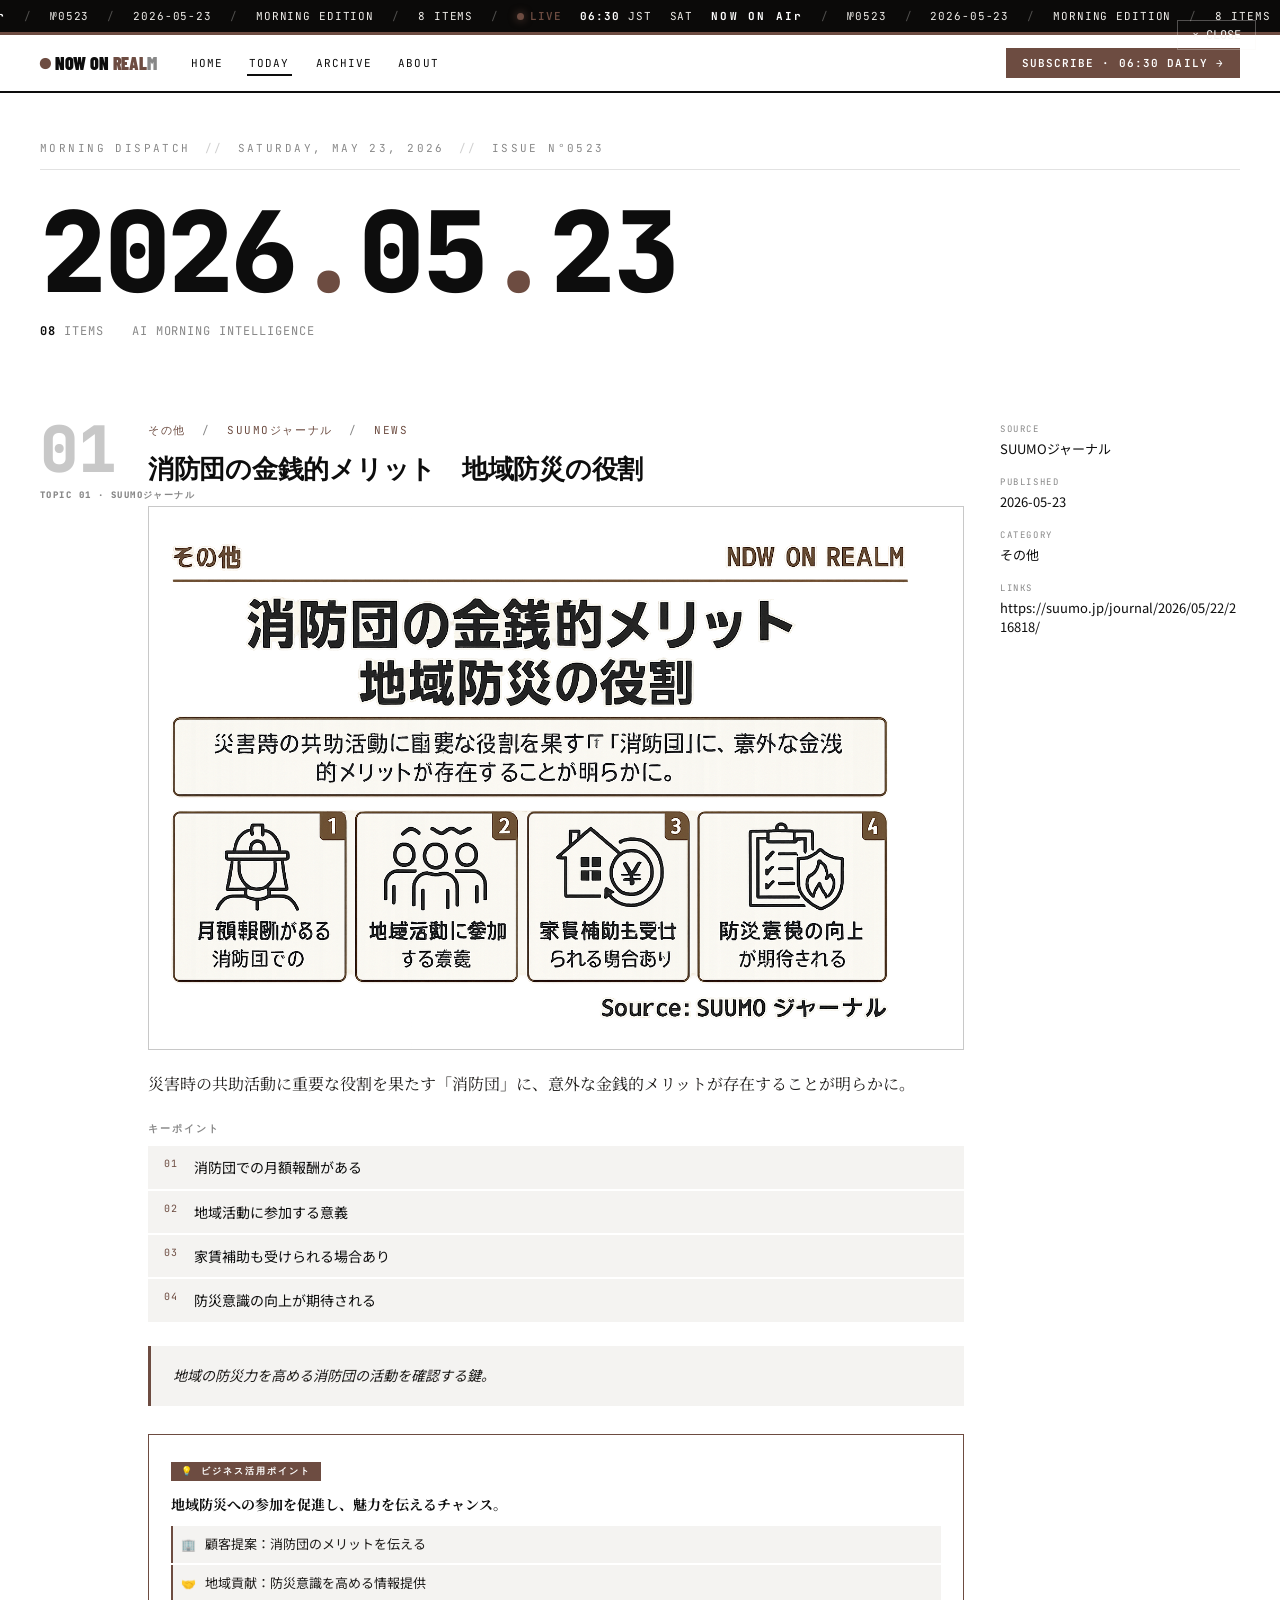
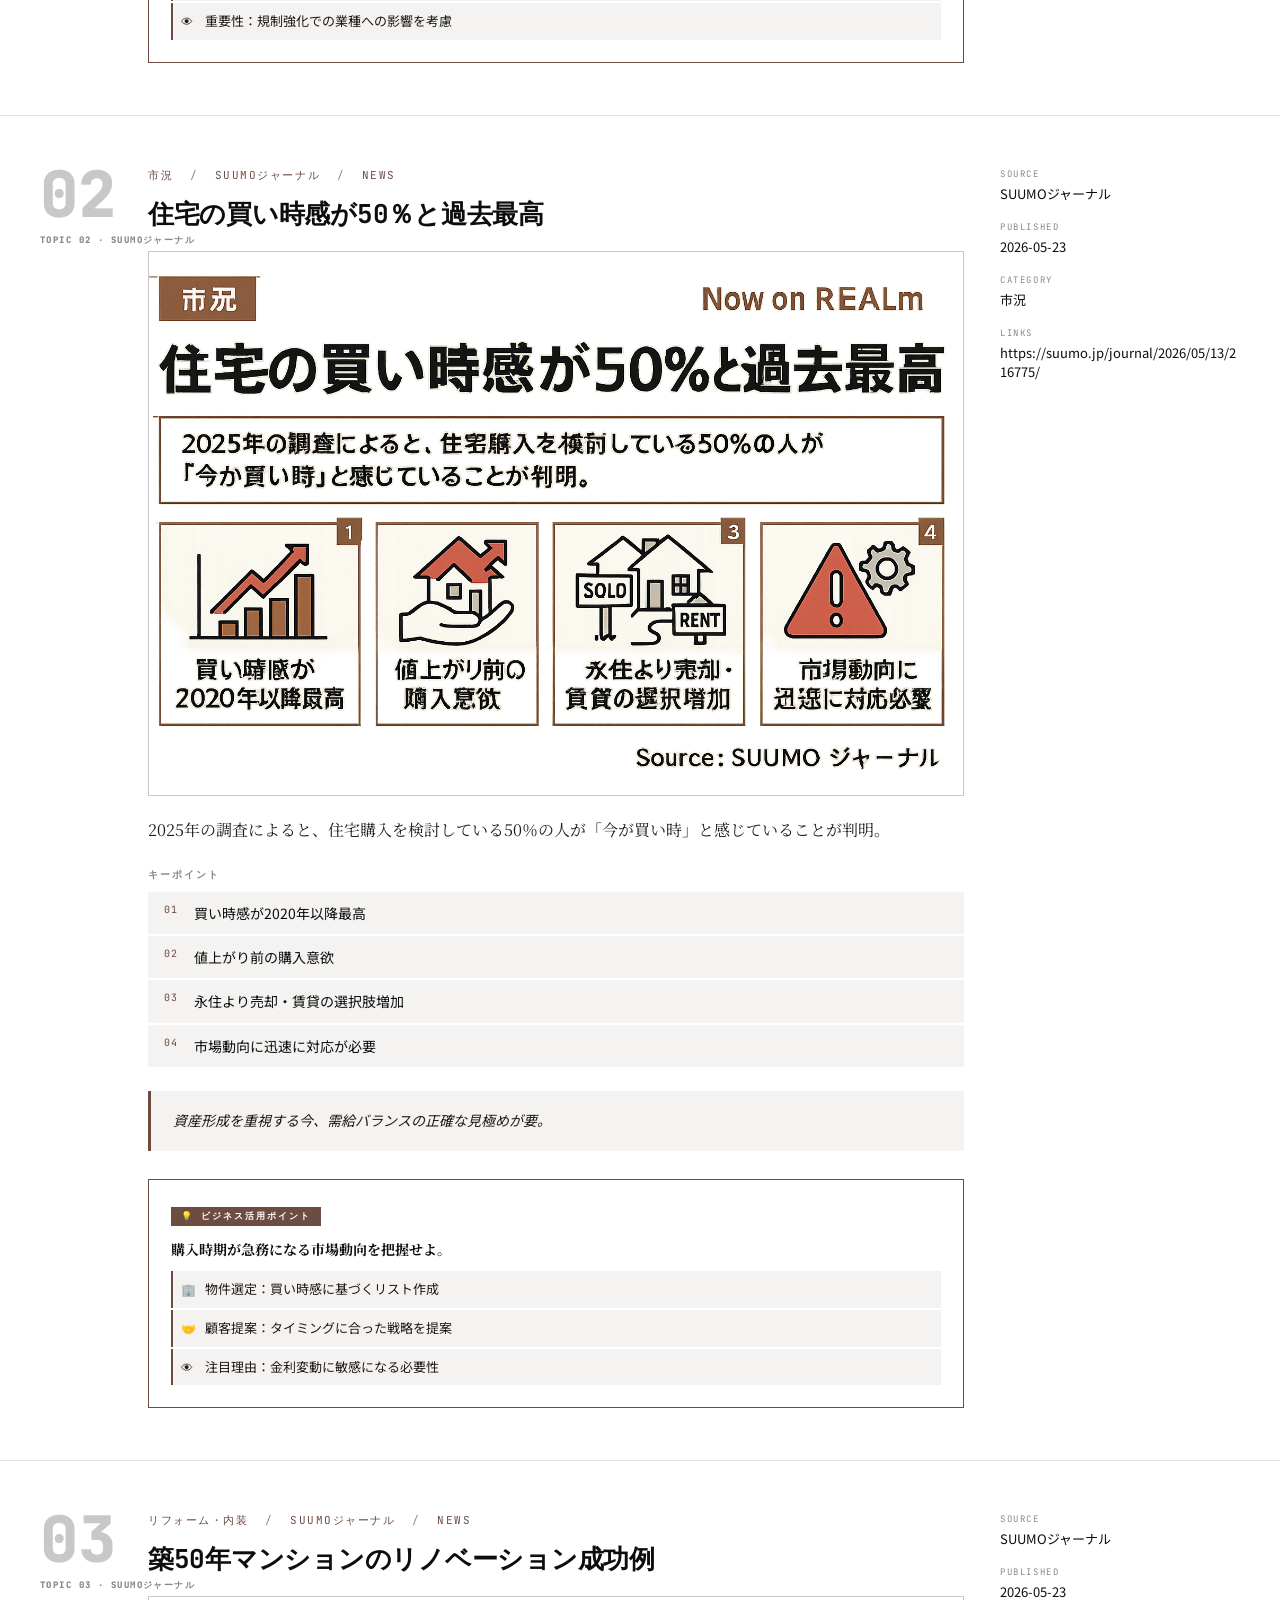
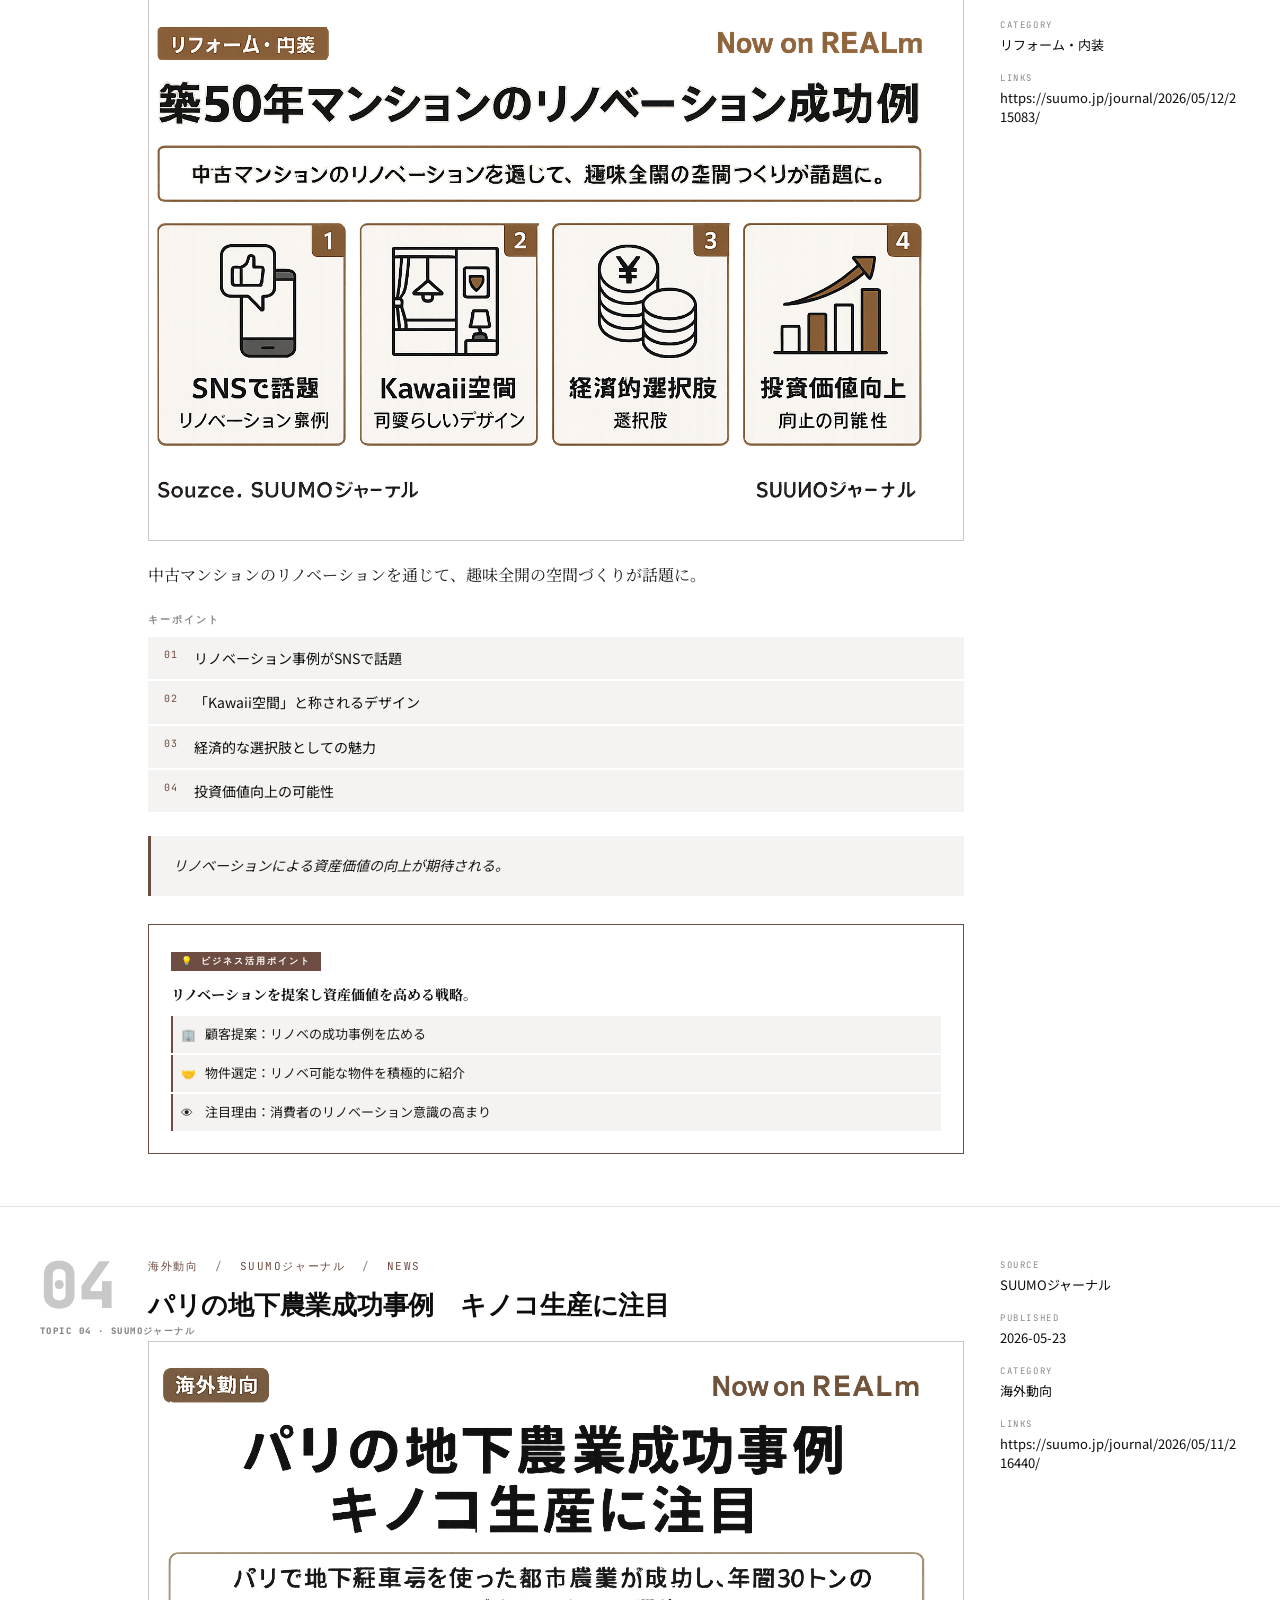
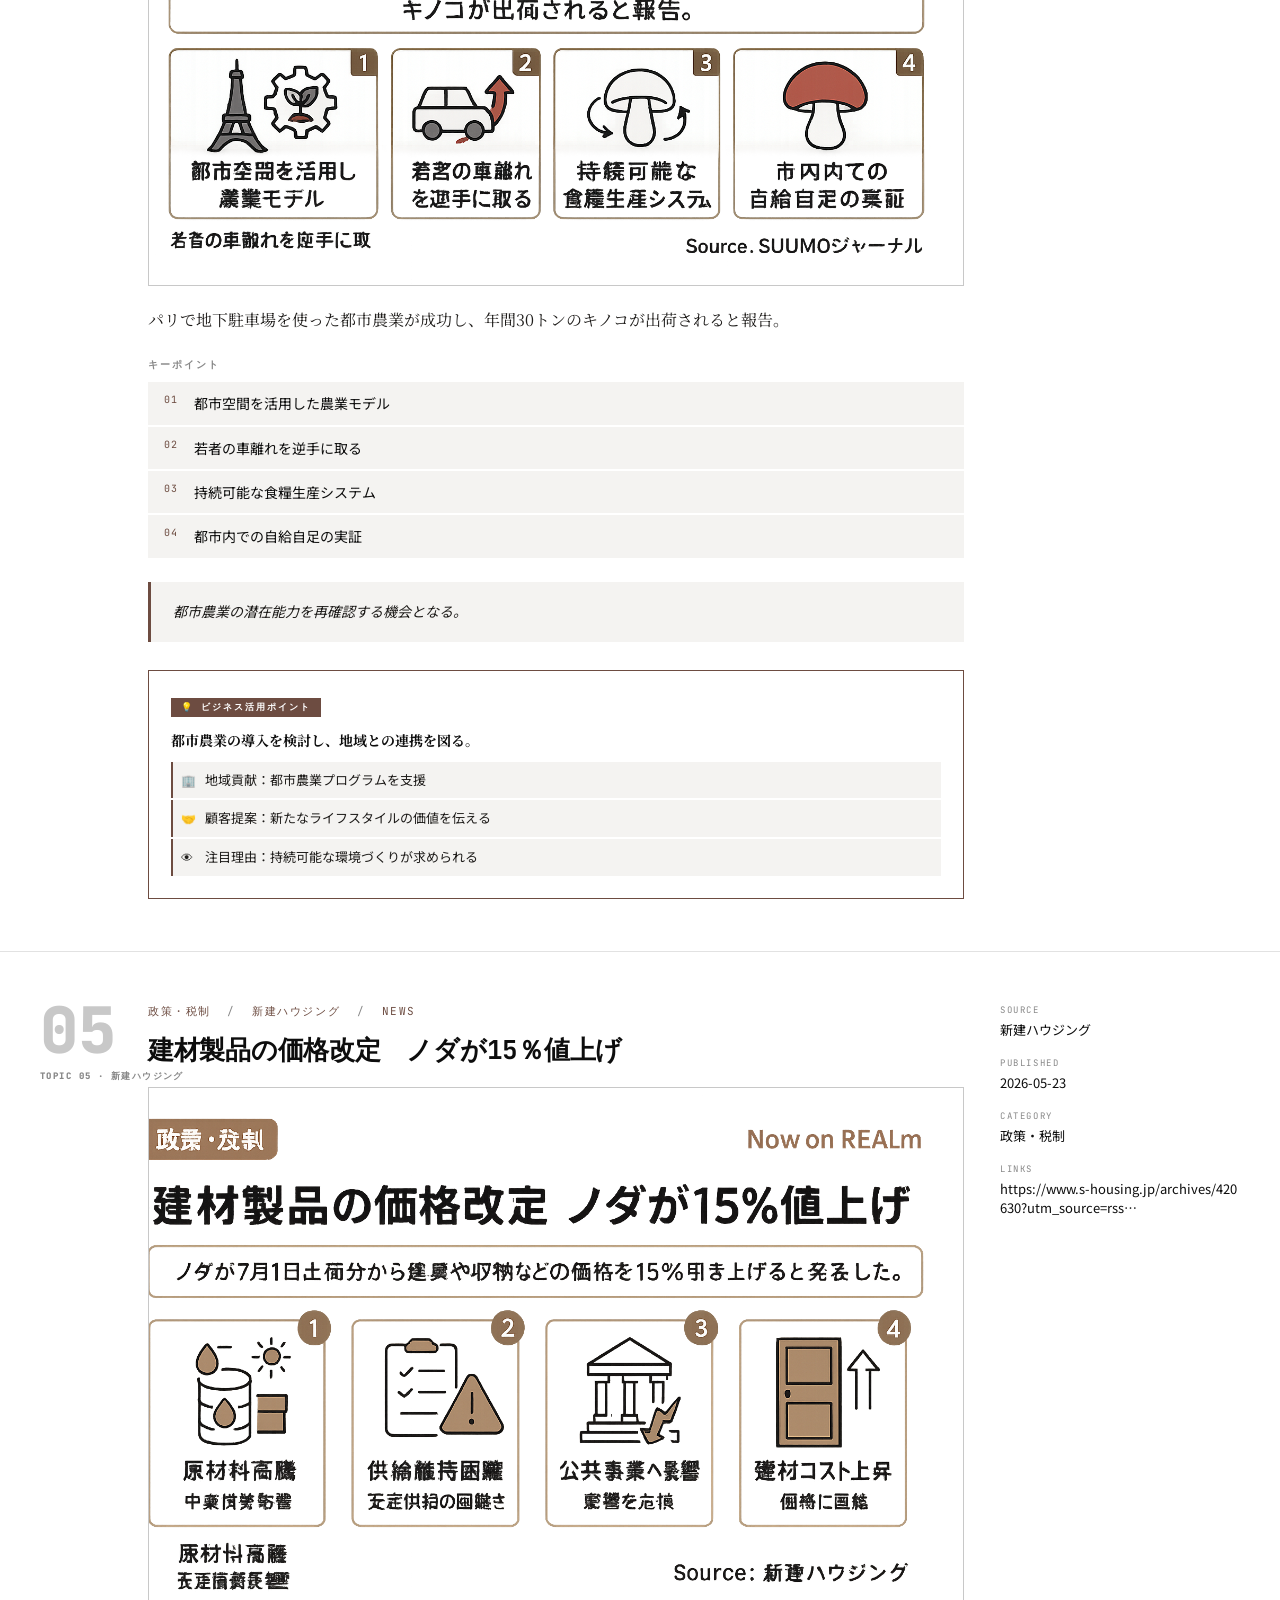
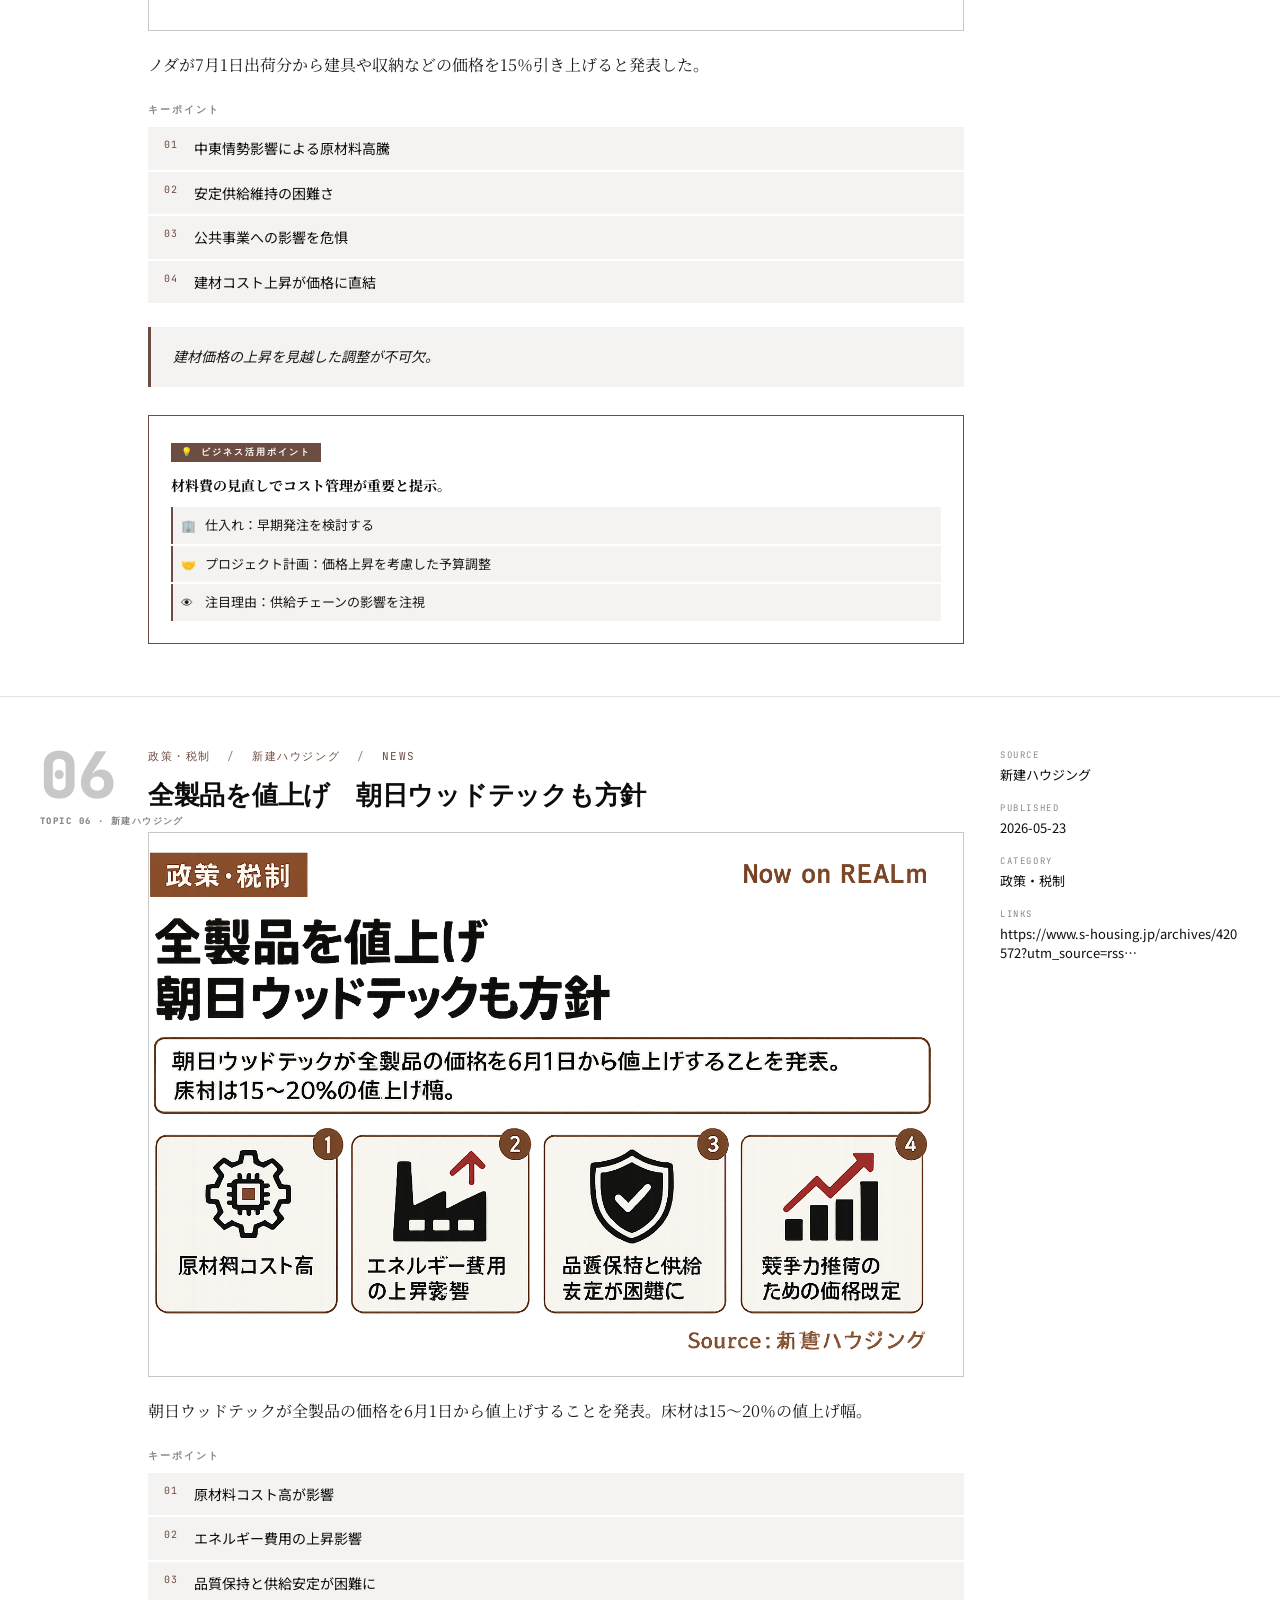
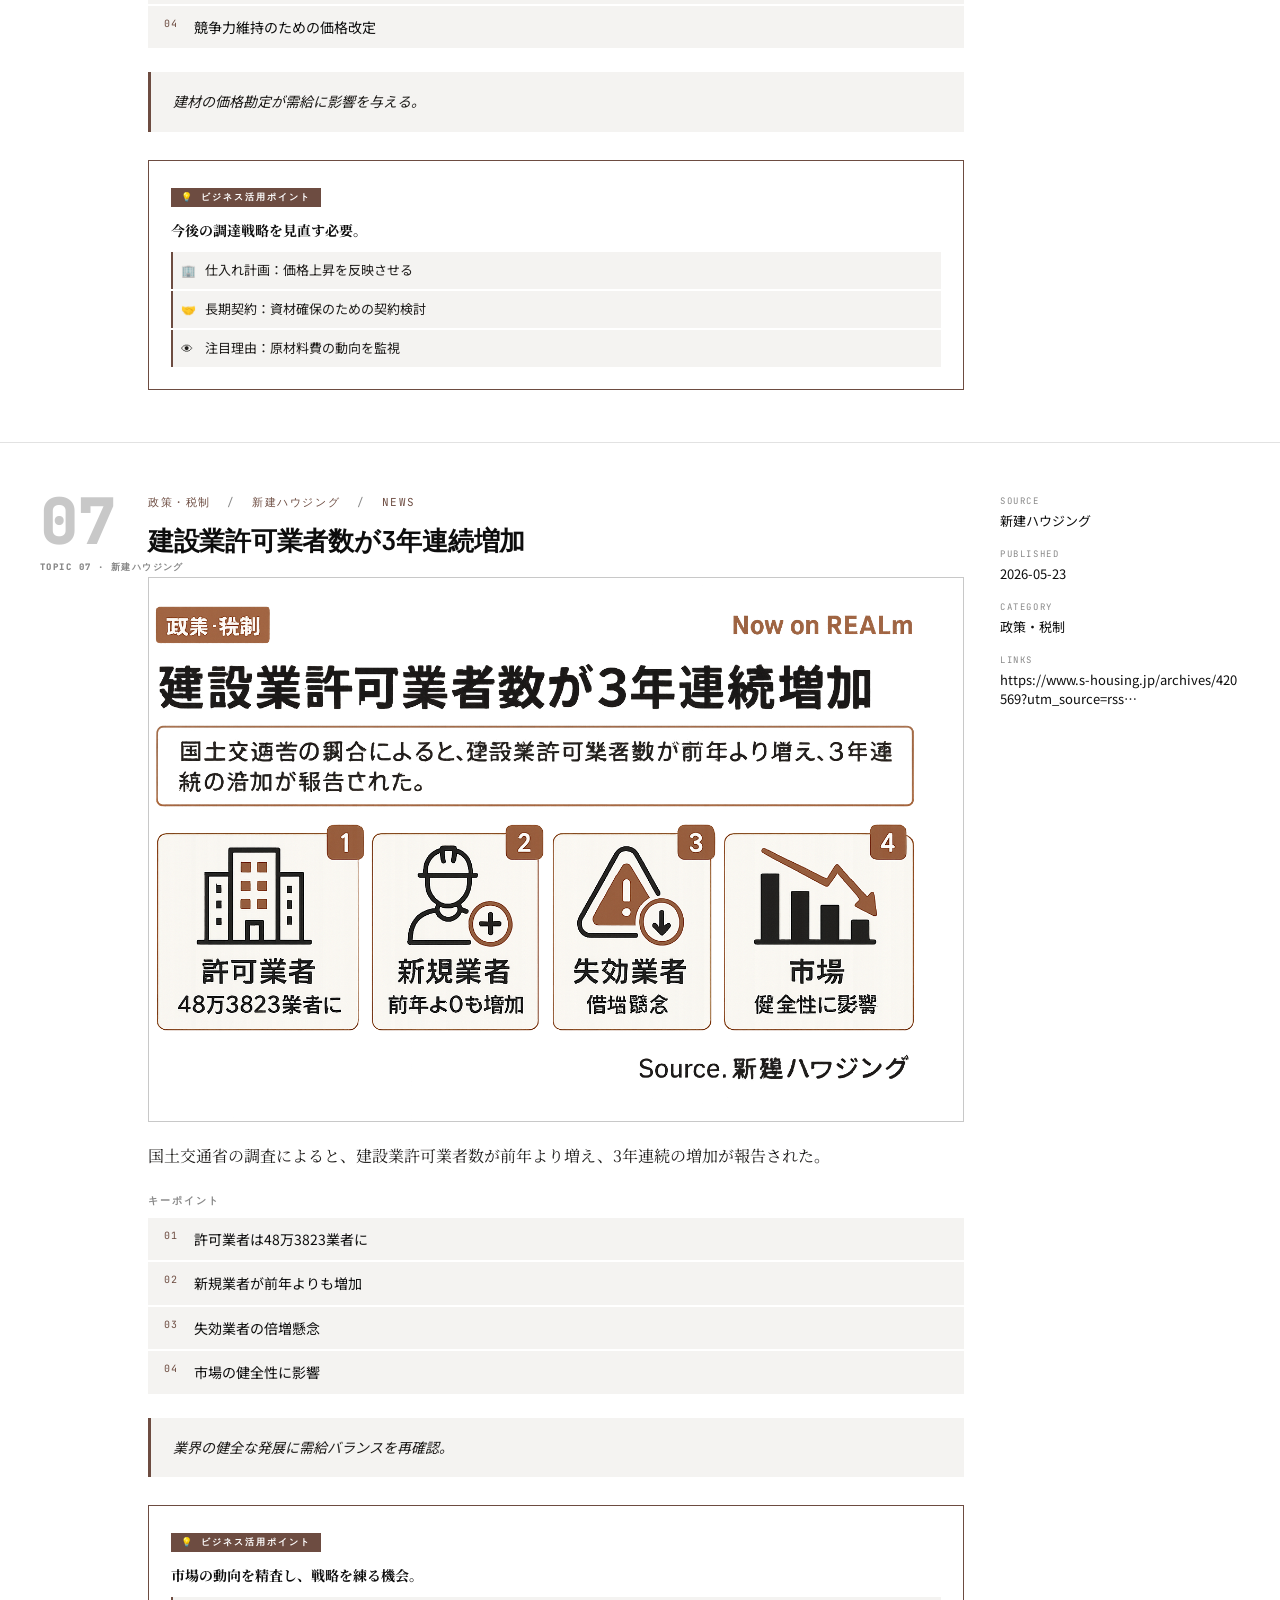
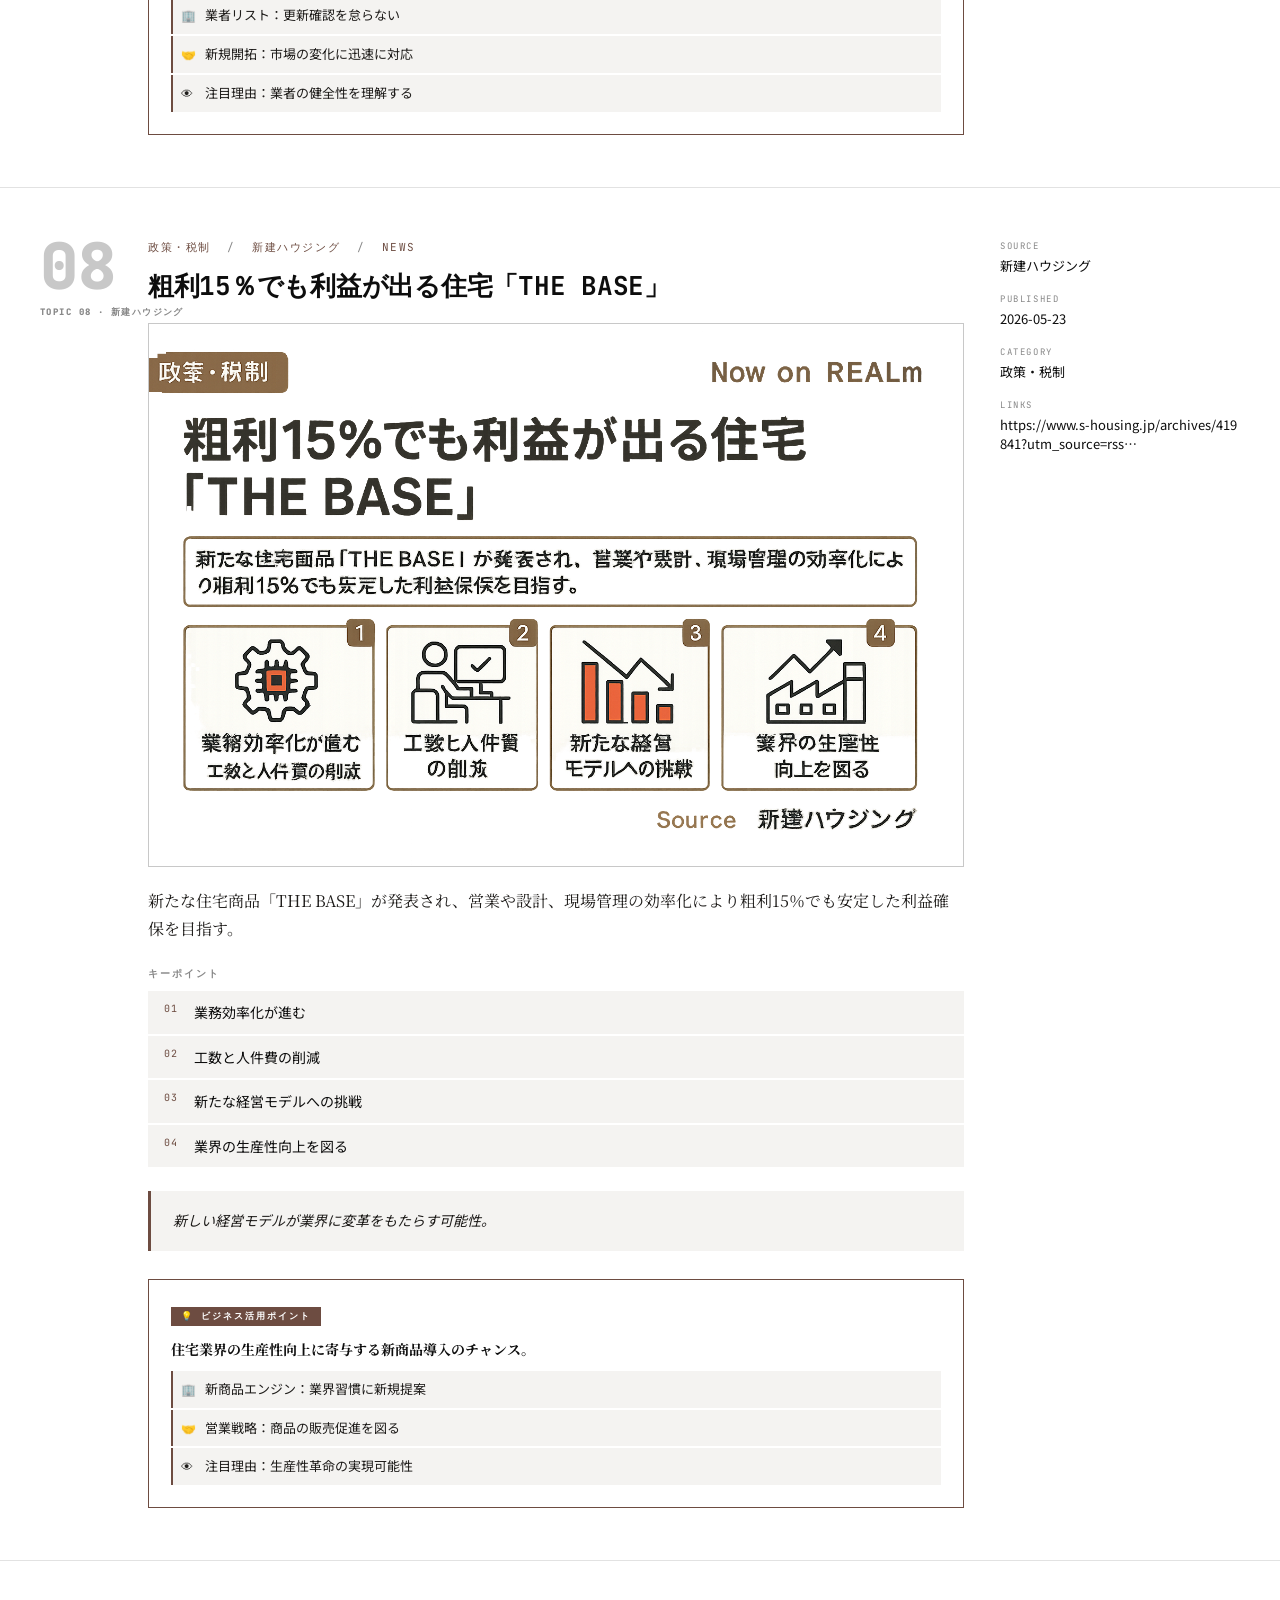
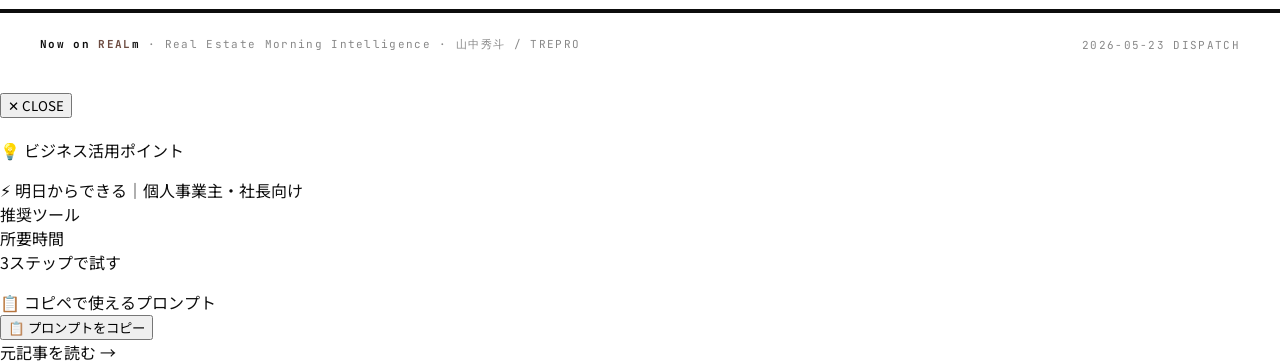
==== docs/news/2026-05-23/index.html @ e869d8cb "dispatch: 2026-05-23 — 8 items" ====
<!DOCTYPE html>
<html lang="ja">
<head>
<meta charset="UTF-8" />
<meta name="viewport" content="width=device-width,initial-scale=1" />
<title>2026-05-23 Morning Dispatch — Now on REALm</title>
<meta name="description" content="2026-05-23 の Now on REALm モーニングディスパッチ — 8本の不動産業界ニュース。" />
<link rel="preconnect" href="https://fonts.googleapis.com">
<link rel="preconnect" href="https://fonts.gstatic.com" crossorigin>
<link href="https://fonts.googleapis.com/css2?family=Barlow+Condensed:wght@600;700;800;900&family=JetBrains+Mono:wght@400;500;600;700;800&family=Noto+Sans+JP:wght@400;500;700&family=Noto+Serif+JP:wght@400;600;700&display=swap" rel="stylesheet">
<link rel="stylesheet" href="../../assets/vigil.css?v4" />
</head>
<body>
<style>
.date-huge{font-family:'JetBrains Mono',monospace;font-weight:800;font-size:clamp(48px,10vw,112px);line-height:.9;letter-spacing:-.03em;margin:8px 0 20px;}
.date-huge .dot{color:var(--red)}
.strap{display:flex;gap:28px;flex-wrap:wrap;font-family:'JetBrains Mono',monospace;font-size:12px;letter-spacing:.08em;text-transform:uppercase;color:var(--mute);}
.strap .count{color:var(--ink);font-weight:700}
.container{max-width:1400px;margin:0 auto;padding:0 40px}
.daily-topic{padding:52px 0;border-bottom:1px solid var(--rule);position:relative;opacity:0;transform:translateY(20px);transition:opacity .5s,transform .5s;}
.daily-topic.is-visible{opacity:1;transform:none}
.daily-topic::before{content:"";position:absolute;left:0;top:0;width:3px;height:0;background:var(--red);transition:height .4s}
.daily-topic:hover::before{height:100%}
.daily-topic .container{display:grid;grid-template-columns:72px 1fr 240px;gap:36px}
.numeral{font-family:'JetBrains Mono',monospace;font-weight:800;font-size:64px;line-height:1;color:var(--rule-2);position:relative;top:-6px;transition:color .2s}
.daily-topic:hover .numeral{color:var(--red)}
.numeral .ord{display:block;font-size:9px;letter-spacing:.16em;color:var(--mute);margin-top:8px;line-height:1.4;white-space:nowrap}
.cat-line{font-family:'JetBrains Mono',monospace;font-size:11px;letter-spacing:.14em;text-transform:uppercase;color:var(--red);margin-bottom:14px}
.cat-line .sep{color:var(--mute);margin:0 8px}
.main h2{font-family:'JetBrains Mono',monospace;font-weight:700;font-size:26px;line-height:1.3;margin:0 0 18px;letter-spacing:-.01em}
.lede{font-family:'Noto Serif JP',serif;font-size:16px;line-height:1.75;margin:0 0 24px;color:var(--ink-2)}
.main h3{font-family:'JetBrains Mono',monospace;font-size:10px;letter-spacing:.2em;text-transform:uppercase;margin:24px 0 10px;color:var(--mute)}
.keypoints{list-style:none;padding:0;margin:0 0 24px}
.keypoints li{padding:10px 14px 10px 44px;margin-bottom:2px;background:var(--paper-2);border-left:2px solid transparent;position:relative;font-size:14px;line-height:1.6;transition:border-color .15s,transform .2s}
.keypoints li:hover{border-left-color:var(--red);transform:translateX(4px)}
.keypoints li::before{content:attr(data-i);position:absolute;left:14px;top:10px;font-family:'JetBrains Mono',monospace;font-size:10px;color:var(--red);letter-spacing:.1em}
.pull{padding:18px 22px;border-left:3px solid var(--red);background:var(--paper-2);font-size:14px;line-height:1.7;color:var(--ink-2);font-style:italic;margin-top:24px;transition:border-left-width .2s,padding-left .2s}
.pull:hover{border-left-width:6px;padding-left:19px}
.bizapp-block{margin-top:28px;border:1px solid var(--red);padding:20px 22px;}
.bizapp-block .biz-label{font-family:'JetBrains Mono',monospace;font-size:9px;letter-spacing:.22em;text-transform:uppercase;color:#fff;background:var(--red);display:inline-block;padding:3px 10px;margin-bottom:12px;font-weight:700;}
.bizapp-block .biz-summary{font-size:14px;font-weight:700;color:var(--ink);line-height:1.65;margin-bottom:10px;font-family:'Noto Serif JP',serif;}
.bizapp-block ul{list-style:none;padding:0;margin:0;}
.bizapp-block li{padding:8px 10px 8px 32px;margin-bottom:2px;background:var(--paper-2);border-left:2px solid var(--red);position:relative;font-size:13px;line-height:1.6;color:var(--ink-2);}
.bizapp-block li .bi{position:absolute;left:8px;top:8px;font-size:12px;}
.slide-img{margin:20px 0;border:1px solid var(--rule-2);overflow:hidden;cursor:zoom-in;position:relative;transition:border-color .2s}
.slide-img:hover{border-color:var(--red)}
.slide-img img{width:100%;display:block;transition:transform .5s}
.slide-img:hover img{transform:scale(1.02)}
.side{font-size:13px}
.side dl{margin:0}
.side dt{font-family:'JetBrains Mono',monospace;font-size:9px;letter-spacing:.18em;text-transform:uppercase;color:var(--mute);margin:18px 0 4px}
.side dt:first-child{margin-top:0}
.side dd{margin:0;word-break:break-all}
.side dd a:hover{color:var(--red)}
.likes{font-family:'JetBrains Mono',monospace;font-weight:700;font-size:28px;color:var(--red)}
.likes-label{font-size:11px;color:var(--mute);letter-spacing:.1em;text-transform:uppercase}
.lightbox-overlay{display:flex;align-items:center;justify-content:center;position:fixed;inset:0;padding:24px;background:rgba(14,13,11,0);z-index:1000;pointer-events:none;transition:background .3s}
.lightbox-overlay.is-open{background:rgba(14,13,11,.93);pointer-events:auto}
.lightbox-overlay img{max-width:100%;max-height:90vh;object-fit:contain;opacity:0;transform:scale(.93);transition:opacity .35s,transform .35s}
.lightbox-overlay.is-open img{opacity:1;transform:scale(1)}
.lightbox-close{position:absolute;top:20px;right:24px;font-family:'JetBrains Mono',monospace;font-size:12px;color:#F7F5F2;cursor:pointer;background:none;border:1px solid rgba(247,245,242,.3);padding:6px 14px;transition:background .2s}
.lightbox-close:hover{background:var(--red)}
@media(max-width:900px){.daily-topic .container{grid-template-columns:1fr}.numeral{font-size:36px}.side{border-top:1px solid var(--rule);padding-top:20px}}
</style>
<div class="dispatch">
  <span class="tick">NOW ON AIr</span>
  <span class="sep">/</span>
  <span>№0523</span>
  <span class="sep">/</span>
  <span>2026-05-23</span>
  <span class="sep">/</span>
  <span>MORNING EDITION</span>
  <span class="sep">/</span>
  <span>8 ITEMS</span>
  <span class="sep">/</span>
  <span class="live"><span class="dot"></span>LIVE</span>
  <div class="right">
    <span class="jst"><b>06:30</b> JST</span>
    <span>SAT</span>
  </div>
</div>
<nav class="main">
  <div class="brand"><em class="dot-r">●</em>Now on <em class="brand-ai">REAL</em><span class="brand-r">m</span></div>
  <ul>
    <li><a href="../../">HOME</a></li>
    <li><a href="./" class="active">TODAY</a></li>
    <li><a href="../../#archive">ARCHIVE</a></li>
    <li><a href="../../#about">ABOUT</a></li>
  </ul>
  <button class="subscribe" onclick="return false">SUBSCRIBE · 06:30 DAILY →</button>
</nav>
<div class="hero-wrap">
  <div class="edition-line">
    MORNING DISPATCH
    <span class="sep">//</span>
    SATURDAY, MAY 23, 2026
    <span class="sep">//</span>
    ISSUE N°0523
  </div>
  <h1 class="date-huge">2026<span class="dot">.</span>05<span class="dot">.</span>23</h1>
  <div class="strap">
    <span><span class="count">08</span>&nbsp;ITEMS</span>
    <span>AI MORNING INTELLIGENCE</span>
  </div>
</div>

<article class="daily-topic" id="topic-1">
  <div class="container">
    <aside class="numeral">01<span class="ord">TOPIC 01 · SUUMOジャーナル</span></aside>
    <div class="main">
      <div class="cat-line">
        その他 <span class="sep">/</span> SUUMOジャーナル <span class="sep">/</span> NEWS
      </div>
      <h2>消防団の金銭的メリット　地域防災の役割</h2>
      <div class="slide-img zoom-image" data-src="../../assets/images/2026-05-23/topic_1.png" data-alt="消防団の金銭的メリット　地域防災の役割" role="button" tabindex="0">
        <img src="../../assets/images/2026-05-23/topic_1.png" alt="消防団の金銭的メリット　地域防災の役割" loading="lazy" />
      </div>
      <p class="lede">災害時の共助活動に重要な役割を果たす「消防団」に、意外な金銭的メリットが存在することが明らかに。</p>
      <h3>キーポイント</h3>
      <ul class="keypoints">
        <li data-i="01">消防団での月額報酬がある</li>
        <li data-i="02">地域活動に参加する意義</li>
        <li data-i="03">家賃補助も受けられる場合あり</li>
        <li data-i="04">防災意識の向上が期待される</li>
      </ul>
      <div class="pull">地域の防災力を高める消防団の活動を確認する鍵。</div>
      <div class="bizapp-block">
        <div class="biz-label">💡 ビジネス活用ポイント</div>
        <div class="biz-summary">地域防災への参加を促進し、魅力を伝えるチャンス。</div>
        <ul>
        <li><span class="bi">🏢</span>顧客提案：消防団のメリットを伝える</li>        <li><span class="bi">🤝</span>地域貢献：防災意識を高める情報提供</li>        <li><span class="bi">👁</span>重要性：規制強化での業種への影響を考慮</li>
        </ul>
      </div>
    </div>
    <aside class="side">
      <dl>

        <dt>SOURCE</dt>
        <dd>SUUMOジャーナル</dd>
        <dt>PUBLISHED</dt>
        <dd>2026-05-23</dd>
        <dt>CATEGORY</dt>
        <dd>その他</dd>
        <dt>LINKS</dt>
        <dd><a href="https://suumo.jp/journal/2026/05/22/216818/">https://suumo.jp/journal/2026/05/22/216818/</a></dd>
      </dl>
    </aside>
  </div>
</article>
<article class="daily-topic" id="topic-2">
  <div class="container">
    <aside class="numeral">02<span class="ord">TOPIC 02 · SUUMOジャーナル</span></aside>
    <div class="main">
      <div class="cat-line">
        市況 <span class="sep">/</span> SUUMOジャーナル <span class="sep">/</span> NEWS
      </div>
      <h2>住宅の買い時感が50％と過去最高</h2>
      <div class="slide-img zoom-image" data-src="../../assets/images/2026-05-23/topic_2.png" data-alt="住宅の買い時感が50％と過去最高" role="button" tabindex="0">
        <img src="../../assets/images/2026-05-23/topic_2.png" alt="住宅の買い時感が50％と過去最高" loading="lazy" />
      </div>
      <p class="lede">2025年の調査によると、住宅購入を検討している50％の人が「今が買い時」と感じていることが判明。</p>
      <h3>キーポイント</h3>
      <ul class="keypoints">
        <li data-i="01">買い時感が2020年以降最高</li>
        <li data-i="02">値上がり前の購入意欲</li>
        <li data-i="03">永住より売却・賃貸の選択肢増加</li>
        <li data-i="04">市場動向に迅速に対応が必要</li>
      </ul>
      <div class="pull">資産形成を重視する今、需給バランスの正確な見極めが要。</div>
      <div class="bizapp-block">
        <div class="biz-label">💡 ビジネス活用ポイント</div>
        <div class="biz-summary">購入時期が急務になる市場動向を把握せよ。</div>
        <ul>
        <li><span class="bi">🏢</span>物件選定：買い時感に基づくリスト作成</li>        <li><span class="bi">🤝</span>顧客提案：タイミングに合った戦略を提案</li>        <li><span class="bi">👁</span>注目理由：金利変動に敏感になる必要性</li>
        </ul>
      </div>
    </div>
    <aside class="side">
      <dl>

        <dt>SOURCE</dt>
        <dd>SUUMOジャーナル</dd>
        <dt>PUBLISHED</dt>
        <dd>2026-05-23</dd>
        <dt>CATEGORY</dt>
        <dd>市況</dd>
        <dt>LINKS</dt>
        <dd><a href="https://suumo.jp/journal/2026/05/13/216775/">https://suumo.jp/journal/2026/05/13/216775/</a></dd>
      </dl>
    </aside>
  </div>
</article>
<article class="daily-topic" id="topic-3">
  <div class="container">
    <aside class="numeral">03<span class="ord">TOPIC 03 · SUUMOジャーナル</span></aside>
    <div class="main">
      <div class="cat-line">
        リフォーム・内装 <span class="sep">/</span> SUUMOジャーナル <span class="sep">/</span> NEWS
      </div>
      <h2>築50年マンションのリノベーション成功例</h2>
      <div class="slide-img zoom-image" data-src="../../assets/images/2026-05-23/topic_3.png" data-alt="築50年マンションのリノベーション成功例" role="button" tabindex="0">
        <img src="../../assets/images/2026-05-23/topic_3.png" alt="築50年マンションのリノベーション成功例" loading="lazy" />
      </div>
      <p class="lede">中古マンションのリノベーションを通じて、趣味全開の空間づくりが話題に。</p>
      <h3>キーポイント</h3>
      <ul class="keypoints">
        <li data-i="01">リノベーション事例がSNSで話題</li>
        <li data-i="02">「Kawaii空間」と称されるデザイン</li>
        <li data-i="03">経済的な選択肢としての魅力</li>
        <li data-i="04">投資価値向上の可能性</li>
      </ul>
      <div class="pull">リノベーションによる資産価値の向上が期待される。</div>
      <div class="bizapp-block">
        <div class="biz-label">💡 ビジネス活用ポイント</div>
        <div class="biz-summary">リノベーションを提案し資産価値を高める戦略。</div>
        <ul>
        <li><span class="bi">🏢</span>顧客提案：リノベの成功事例を広める</li>        <li><span class="bi">🤝</span>物件選定：リノベ可能な物件を積極的に紹介</li>        <li><span class="bi">👁</span>注目理由：消費者のリノベーション意識の高まり</li>
        </ul>
      </div>
    </div>
    <aside class="side">
      <dl>

        <dt>SOURCE</dt>
        <dd>SUUMOジャーナル</dd>
        <dt>PUBLISHED</dt>
        <dd>2026-05-23</dd>
        <dt>CATEGORY</dt>
        <dd>リフォーム・内装</dd>
        <dt>LINKS</dt>
        <dd><a href="https://suumo.jp/journal/2026/05/12/215083/">https://suumo.jp/journal/2026/05/12/215083/</a></dd>
      </dl>
    </aside>
  </div>
</article>
<article class="daily-topic" id="topic-4">
  <div class="container">
    <aside class="numeral">04<span class="ord">TOPIC 04 · SUUMOジャーナル</span></aside>
    <div class="main">
      <div class="cat-line">
        海外動向 <span class="sep">/</span> SUUMOジャーナル <span class="sep">/</span> NEWS
      </div>
      <h2>パリの地下農業成功事例　キノコ生産に注目</h2>
      <div class="slide-img zoom-image" data-src="../../assets/images/2026-05-23/topic_4.png" data-alt="パリの地下農業成功事例　キノコ生産に注目" role="button" tabindex="0">
        <img src="../../assets/images/2026-05-23/topic_4.png" alt="パリの地下農業成功事例　キノコ生産に注目" loading="lazy" />
      </div>
      <p class="lede">パリで地下駐車場を使った都市農業が成功し、年間30トンのキノコが出荷されると報告。</p>
      <h3>キーポイント</h3>
      <ul class="keypoints">
        <li data-i="01">都市空間を活用した農業モデル</li>
        <li data-i="02">若者の車離れを逆手に取る</li>
        <li data-i="03">持続可能な食糧生産システム</li>
        <li data-i="04">都市内での自給自足の実証</li>
      </ul>
      <div class="pull">都市農業の潜在能力を再確認する機会となる。</div>
      <div class="bizapp-block">
        <div class="biz-label">💡 ビジネス活用ポイント</div>
        <div class="biz-summary">都市農業の導入を検討し、地域との連携を図る。</div>
        <ul>
        <li><span class="bi">🏢</span>地域貢献：都市農業プログラムを支援</li>        <li><span class="bi">🤝</span>顧客提案：新たなライフスタイルの価値を伝える</li>        <li><span class="bi">👁</span>注目理由：持続可能な環境づくりが求められる</li>
        </ul>
      </div>
    </div>
    <aside class="side">
      <dl>

        <dt>SOURCE</dt>
        <dd>SUUMOジャーナル</dd>
        <dt>PUBLISHED</dt>
        <dd>2026-05-23</dd>
        <dt>CATEGORY</dt>
        <dd>海外動向</dd>
        <dt>LINKS</dt>
        <dd><a href="https://suumo.jp/journal/2026/05/11/216440/">https://suumo.jp/journal/2026/05/11/216440/</a></dd>
      </dl>
    </aside>
  </div>
</article>
<article class="daily-topic" id="topic-5">
  <div class="container">
    <aside class="numeral">05<span class="ord">TOPIC 05 · 新建ハウジング</span></aside>
    <div class="main">
      <div class="cat-line">
        政策・税制 <span class="sep">/</span> 新建ハウジング <span class="sep">/</span> NEWS
      </div>
      <h2>建材製品の価格改定　ノダが15％値上げ</h2>
      <div class="slide-img zoom-image" data-src="../../assets/images/2026-05-23/topic_5.png" data-alt="建材製品の価格改定　ノダが15％値上げ" role="button" tabindex="0">
        <img src="../../assets/images/2026-05-23/topic_5.png" alt="建材製品の価格改定　ノダが15％値上げ" loading="lazy" />
      </div>
      <p class="lede">ノダが7月1日出荷分から建具や収納などの価格を15％引き上げると発表した。</p>
      <h3>キーポイント</h3>
      <ul class="keypoints">
        <li data-i="01">中東情勢影響による原材料高騰</li>
        <li data-i="02">安定供給維持の困難さ</li>
        <li data-i="03">公共事業への影響を危惧</li>
        <li data-i="04">建材コスト上昇が価格に直結</li>
      </ul>
      <div class="pull">建材価格の上昇を見越した調整が不可欠。</div>
      <div class="bizapp-block">
        <div class="biz-label">💡 ビジネス活用ポイント</div>
        <div class="biz-summary">材料費の見直しでコスト管理が重要と提示。</div>
        <ul>
        <li><span class="bi">🏢</span>仕入れ：早期発注を検討する</li>        <li><span class="bi">🤝</span>プロジェクト計画：価格上昇を考慮した予算調整</li>        <li><span class="bi">👁</span>注目理由：供給チェーンの影響を注視</li>
        </ul>
      </div>
    </div>
    <aside class="side">
      <dl>

        <dt>SOURCE</dt>
        <dd>新建ハウジング</dd>
        <dt>PUBLISHED</dt>
        <dd>2026-05-23</dd>
        <dt>CATEGORY</dt>
        <dd>政策・税制</dd>
        <dt>LINKS</dt>
        <dd><a href="https://www.s-housing.jp/archives/420630?utm_source=rss&utm_medium=rss&utm_campaign=%25e3%2583%258e%25e3%2583%2580%25e3%2580%2581%25e5%25bb%25ba%25e5%2585%25b7%25e3%2583%25bb%25e5%258f%258e%25e7%25b4%258d%25e3%2581%25aa%25e3%2581%25a9%25e5%2585%25b8%25e2%2580%2594%25e5%258f%2583%25e6%2597%a85%25ef%25bc%2588%25e6%259c%2580%25e8%25b2%2580%25ef%25bc%2589">https://www.s-housing.jp/archives/420630?utm_source=rss…</a></dd>
      </dl>
    </aside>
  </div>
</article>
<article class="daily-topic" id="topic-6">
  <div class="container">
    <aside class="numeral">06<span class="ord">TOPIC 06 · 新建ハウジング</span></aside>
    <div class="main">
      <div class="cat-line">
        政策・税制 <span class="sep">/</span> 新建ハウジング <span class="sep">/</span> NEWS
      </div>
      <h2>全製品を値上げ　朝日ウッドテックも方針</h2>
      <div class="slide-img zoom-image" data-src="../../assets/images/2026-05-23/topic_6.png" data-alt="全製品を値上げ　朝日ウッドテックも方針" role="button" tabindex="0">
        <img src="../../assets/images/2026-05-23/topic_6.png" alt="全製品を値上げ　朝日ウッドテックも方針" loading="lazy" />
      </div>
      <p class="lede">朝日ウッドテックが全製品の価格を6月1日から値上げすることを発表。床材は15～20％の値上げ幅。</p>
      <h3>キーポイント</h3>
      <ul class="keypoints">
        <li data-i="01">原材料コスト高が影響</li>
        <li data-i="02">エネルギー費用の上昇影響</li>
        <li data-i="03">品質保持と供給安定が困難に</li>
        <li data-i="04">競争力維持のための価格改定</li>
      </ul>
      <div class="pull">建材の価格勘定が需給に影響を与える。</div>
      <div class="bizapp-block">
        <div class="biz-label">💡 ビジネス活用ポイント</div>
        <div class="biz-summary">今後の調達戦略を見直す必要。</div>
        <ul>
        <li><span class="bi">🏢</span>仕入れ計画：価格上昇を反映させる</li>        <li><span class="bi">🤝</span>長期契約：資材確保のための契約検討</li>        <li><span class="bi">👁</span>注目理由：原材料費の動向を監視</li>
        </ul>
      </div>
    </div>
    <aside class="side">
      <dl>

        <dt>SOURCE</dt>
        <dd>新建ハウジング</dd>
        <dt>PUBLISHED</dt>
        <dd>2026-05-23</dd>
        <dt>CATEGORY</dt>
        <dd>政策・税制</dd>
        <dt>LINKS</dt>
        <dd><a href="https://www.s-housing.jp/archives/420572?utm_source=rss&utm_medium=rss&utm_campaign=%25e6%259c%25aa%25e8%25a8%25ad%25e5%258b%2595%25e6%2599%25aa">https://www.s-housing.jp/archives/420572?utm_source=rss…</a></dd>
      </dl>
    </aside>
  </div>
</article>
<article class="daily-topic" id="topic-7">
  <div class="container">
    <aside class="numeral">07<span class="ord">TOPIC 07 · 新建ハウジング</span></aside>
    <div class="main">
      <div class="cat-line">
        政策・税制 <span class="sep">/</span> 新建ハウジング <span class="sep">/</span> NEWS
      </div>
      <h2>建設業許可業者数が3年連続増加</h2>
      <div class="slide-img zoom-image" data-src="../../assets/images/2026-05-23/topic_7.png" data-alt="建設業許可業者数が3年連続増加" role="button" tabindex="0">
        <img src="../../assets/images/2026-05-23/topic_7.png" alt="建設業許可業者数が3年連続増加" loading="lazy" />
      </div>
      <p class="lede">国土交通省の調査によると、建設業許可業者数が前年より増え、3年連続の増加が報告された。</p>
      <h3>キーポイント</h3>
      <ul class="keypoints">
        <li data-i="01">許可業者は48万3823業者に</li>
        <li data-i="02">新規業者が前年よりも増加</li>
        <li data-i="03">失効業者の倍増懸念</li>
        <li data-i="04">市場の健全性に影響</li>
      </ul>
      <div class="pull">業界の健全な発展に需給バランスを再確認。</div>
      <div class="bizapp-block">
        <div class="biz-label">💡 ビジネス活用ポイント</div>
        <div class="biz-summary">市場の動向を精査し、戦略を練る機会。</div>
        <ul>
        <li><span class="bi">🏢</span>業者リスト：更新確認を怠らない</li>        <li><span class="bi">🤝</span>新規開拓：市場の変化に迅速に対応</li>        <li><span class="bi">👁</span>注目理由：業者の健全性を理解する</li>
        </ul>
      </div>
    </div>
    <aside class="side">
      <dl>

        <dt>SOURCE</dt>
        <dd>新建ハウジング</dd>
        <dt>PUBLISHED</dt>
        <dd>2026-05-23</dd>
        <dt>CATEGORY</dt>
        <dd>政策・税制</dd>
        <dt>LINKS</dt>
        <dd><a href="https://www.s-housing.jp/archives/420569?utm_source=rss&utm_medium=rss&utm_campaign=%25e5%25bb%25ba%25e8%25a8%25bb%25e6%25a5%25ad%25e8%25a8%25b1%25e5%258f%25af%25e6%25a5%25bd%25e3%2580%25813%25e5%25b9%25b4%25e9%2580%25a3%25e7%25b6%259a%25e5%25a2%2597%25e5%258a%25a0">https://www.s-housing.jp/archives/420569?utm_source=rss…</a></dd>
      </dl>
    </aside>
  </div>
</article>
<article class="daily-topic" id="topic-8">
  <div class="container">
    <aside class="numeral">08<span class="ord">TOPIC 08 · 新建ハウジング</span></aside>
    <div class="main">
      <div class="cat-line">
        政策・税制 <span class="sep">/</span> 新建ハウジング <span class="sep">/</span> NEWS
      </div>
      <h2>粗利15％でも利益が出る住宅「THE BASE」</h2>
      <div class="slide-img zoom-image" data-src="../../assets/images/2026-05-23/topic_8.png" data-alt="粗利15％でも利益が出る住宅「THE BASE」" role="button" tabindex="0">
        <img src="../../assets/images/2026-05-23/topic_8.png" alt="粗利15％でも利益が出る住宅「THE BASE」" loading="lazy" />
      </div>
      <p class="lede">新たな住宅商品「THE BASE」が発表され、営業や設計、現場管理の効率化により粗利15％でも安定した利益確保を目指す。</p>
      <h3>キーポイント</h3>
      <ul class="keypoints">
        <li data-i="01">業務効率化が進む</li>
        <li data-i="02">工数と人件費の削減</li>
        <li data-i="03">新たな経営モデルへの挑戦</li>
        <li data-i="04">業界の生産性向上を図る</li>
      </ul>
      <div class="pull">新しい経営モデルが業界に変革をもたらす可能性。</div>
      <div class="bizapp-block">
        <div class="biz-label">💡 ビジネス活用ポイント</div>
        <div class="biz-summary">住宅業界の生産性向上に寄与する新商品導入のチャンス。</div>
        <ul>
        <li><span class="bi">🏢</span>新商品エンジン：業界習慣に新規提案</li>        <li><span class="bi">🤝</span>営業戦略：商品の販売促進を図る</li>        <li><span class="bi">👁</span>注目理由：生産性革命の実現可能性</li>
        </ul>
      </div>
    </div>
    <aside class="side">
      <dl>

        <dt>SOURCE</dt>
        <dd>新建ハウジング</dd>
        <dt>PUBLISHED</dt>
        <dd>2026-05-23</dd>
        <dt>CATEGORY</dt>
        <dd>政策・税制</dd>
        <dt>LINKS</dt>
        <dd><a href="https://www.s-housing.jp/archives/419841?utm_source=rss&utm_medium=rss&utm_campaign=%25e7%25b2%2597%25e5%2588%25a915%25ef%25bc%2585%25e3%2581%25a7%25ca%25bb%25e3%2581%25a4%25f0%259f%2591%25b3%25f0%259f%2599%2582%25ef%25bc%2589">https://www.s-housing.jp/archives/419841?utm_source=rss…</a></dd>
      </dl>
    </aside>
  </div>
</article>
<div class="colophon">
  <div class="left"><b>Now on <span class="brand-ai">REAL</span>m</b> · Real Estate Morning Intelligence · 山中秀斗 / TREPRO</div>
  <div class="right">2026-05-23 DISPATCH</div>
</div>

<!-- Article Modal -->
<div id="article-modal">
  <div id="modal-box">
    <div class="modal-head">
      <span id="modal-cat"></span>
      <button id="modal-close">✕ CLOSE</button>
    </div>
    <div id="modal-slide-wrap" style="display:none;margin:0;overflow:hidden;border-bottom:1px solid var(--rule-2);">
      <img id="modal-slide-img" src="" alt="" style="width:100%;display:block;" />
    </div>
    <div class="modal-body">
      <h2 id="modal-title"></h2>
      <p id="modal-lede"></p>
      <div id="modal-kp"></div>
      <div id="modal-pull"></div>
      <div id="modal-bizapp">
        <div class="bizapp-head">💡 ビジネス活用ポイント</div>
        <div class="bizapp-summary" id="modal-bizapp-summary"></div>
        <ul class="bizapp-actions" id="modal-bizapp-actions"></ul>
      </div>
      <div id="modal-quickstart">
        <div class="qs-head">⚡ 明日からできる｜個人事業主・社長向け</div>
        <div class="qs-headline" id="qs-headline"></div>
        <div class="qs-meta">
          <div class="qs-tool"><span class="qs-label">推奨ツール</span> <a id="qs-tool-link" href="#" target="_blank" rel="noopener"></a> <span id="qs-cost" class="qs-cost"></span></div>
          <div class="qs-time"><span class="qs-label">所要時間</span> <span id="qs-time"></span></div>
        </div>
        <div class="qs-steps-wrap">
          <div class="qs-section-label">3ステップで試す</div>
          <ol class="qs-steps" id="qs-steps"></ol>
        </div>
        <div class="qs-prompt-wrap">
          <div class="qs-section-label">📋 コピペで使えるプロンプト</div>
          <div class="qs-prompt" id="qs-prompt"></div>
          <button class="qs-copy-btn" id="qs-copy-btn">📋 プロンプトをコピー</button>
        </div>
        <div class="qs-roi" id="qs-roi"></div>
      </div>
      <div class="modal-foot">
        <span id="modal-src"></span>
        <a id="modal-link" href="#" target="_blank" rel="noopener">元記事を読む →</a>
      </div>
    </div>
  </div>
</div>

<!-- Image Lightbox -->
<div class="lightbox-overlay" id="lightbox">
  <button class="lightbox-close" id="lightbox-close">× CLOSE</button>
  <img src="" id="lightbox-img" alt="" />
</div>

<script>
(function(){
  /* ── modal ── */
  var modal=document.getElementById('article-modal');
  var box=document.getElementById('modal-box');

  function openModal(card){
    var d=card.dataset;
    document.getElementById('modal-cat').textContent=d.category||'';
    document.getElementById('modal-title').textContent=d.title||'';
    document.getElementById('modal-lede').textContent=d.lede||'';
    document.getElementById('modal-src').textContent='SOURCE: '+(d.source||'');
    var linkEl=document.getElementById('modal-link');
    linkEl.href=d.link||'#';

    /* Gemini slide image */
    var slideWrap=document.getElementById('modal-slide-wrap');
    var slideImg=document.getElementById('modal-slide-img');
    if(d.slide){
      slideImg.src=d.slide; slideImg.alt=d.title||'';
      slideWrap.style.display='block';
    } else { slideWrap.style.display='none'; slideImg.src=''; }

    /* keypoints */
    var kpEl=document.getElementById('modal-kp');
    kpEl.innerHTML='';
    try{
      var kps=JSON.parse(d.keypoints||'[]');
      if(kps.length){
        var ul=document.createElement('ul');
        kps.forEach(function(kp,i){
          var li=document.createElement('li');
          var num=document.createElement('span');
          num.className='kp-num';
          num.textContent=String(i+1).padStart(2,'0');
          li.appendChild(num);
          li.appendChild(document.createTextNode(kp));
          ul.appendChild(li);
        });
        kpEl.appendChild(ul);
      }
    }catch(e){}

    /* pull */
    var pullEl=document.getElementById('modal-pull');
    if(d.pull){pullEl.textContent='「'+d.pull+'」';pullEl.style.display='block';}
    else{pullEl.style.display='none';}

    /* bizapp */
    var bizEl=document.getElementById('modal-bizapp');
    try{
      var biz=JSON.parse(d.bizapp||'null');
      if(biz&&biz.summary){
        document.getElementById('modal-bizapp-summary').textContent=biz.summary;
        var baList=document.getElementById('modal-bizapp-actions');
        baList.innerHTML='';
        var icons=['🏢','🤝','👁'];
        (biz.actions||[]).forEach(function(act,i){
          var li=document.createElement('li');
          var ic=document.createElement('span');
          ic.className='ba-icon';ic.textContent=icons[i]||'→';
          li.appendChild(ic);li.appendChild(document.createTextNode(act));
          baList.appendChild(li);
        });
        bizEl.style.display='block';
      } else { bizEl.style.display='none'; }
    }catch(e){ bizEl.style.display='none'; }

    /* quickstart */
    var qsEl=document.getElementById('modal-quickstart');
    try{
      var qs=JSON.parse(d.quickstart||'null');
      if(qs&&qs.headline){
        document.getElementById('qs-headline').textContent=qs.headline;
        var toolLink=document.getElementById('qs-tool-link');
        toolLink.textContent=(qs.tool&&qs.tool.name)||'';
        toolLink.href=(qs.tool&&qs.tool.url)||'#';
        document.getElementById('qs-cost').textContent=(qs.tool&&qs.tool.cost)?'· '+qs.tool.cost:'';
        document.getElementById('qs-time').textContent=qs.time||'';
        var stepsEl=document.getElementById('qs-steps');
        stepsEl.innerHTML='';
        (qs.steps||[]).forEach(function(step){
          var li=document.createElement('li');
          li.textContent=step;
          stepsEl.appendChild(li);
        });
        var promptEl=document.getElementById('qs-prompt');
        promptEl.textContent=qs.prompt||'';
        var copyBtn=document.getElementById('qs-copy-btn');
        copyBtn.onclick=function(){
          navigator.clipboard.writeText(qs.prompt||'').then(function(){
            copyBtn.textContent='✓ コピー完了';
            setTimeout(function(){copyBtn.textContent='📋 プロンプトをコピー';},1800);
          });
        };
        document.getElementById('qs-roi').textContent=qs.roi?'💰 想定効果：'+qs.roi:'';
        qsEl.style.display='block';
      } else { qsEl.style.display='none'; }
    }catch(e){ qsEl.style.display='none'; }

    modal.style.display='flex';
    modal.style.pointerEvents='auto';
    requestAnimationFrame(function(){
      modal.style.background='rgba(0,0,0,.72)';
      box.classList.add('is-open');
    });
    document.body.style.overflow='hidden';
  }

  function closeModal(){
    modal.style.background='rgba(0,0,0,0)';
    box.classList.remove('is-open');
    setTimeout(function(){modal.style.display='none';modal.style.pointerEvents='none';},280);
    document.body.style.overflow='';
  }

  document.getElementById('modal-close').addEventListener('click',closeModal);
  modal.addEventListener('click',function(e){if(e.target===modal)closeModal();});

  /* card click → modal */
  document.querySelectorAll('.img-card[data-title],.tcard[data-title]').forEach(function(card){
    card.addEventListener('click',function(e){
      if(e.target.tagName==='A')return;
      openModal(card);
    });
  });

  /* ── category filter ── */
  document.querySelectorAll('.filter-pill').forEach(function(pill){
    pill.addEventListener('click',function(){
      var cat=pill.dataset.cat;
      document.querySelectorAll('.filter-pill').forEach(function(p){p.classList.remove('active');});
      pill.classList.add('active');
      document.querySelectorAll('.tcard').forEach(function(c){
        if(!cat||c.dataset.category===cat||cat==='ALL'){
          c.style.opacity='1'; c.style.pointerEvents=''; c.style.transform='';
        } else {
          c.style.opacity='.2'; c.style.pointerEvents='none'; c.style.transform='scale(.97)';
        }
      });
    });
  });

  /* ── image lightbox ── */
  var overlay=document.getElementById('lightbox');
  var img=document.getElementById('lightbox-img');
  var close=document.getElementById('lightbox-close');
  document.querySelectorAll('.zoom-image').forEach(function(el){
    el.addEventListener('click',function(e){e.stopPropagation();
      img.src=''; overlay.classList.add('is-open');
      setTimeout(function(){ img.src=el.dataset.src; img.alt=el.dataset.alt||''; },20);
    });
  });
  function closeBox(){
    img.style.opacity='0'; img.style.transform='scale(0.93)';
    setTimeout(function(){ overlay.classList.remove('is-open'); img.src=''; img.style.opacity=''; img.style.transform=''; },300);
  }
  close.addEventListener('click',closeBox);
  overlay.addEventListener('click',function(e){if(e.target===overlay)closeBox();});
  document.addEventListener('keydown',function(e){if(e.key==='Escape'){closeBox();closeModal();}});

  /* ── scroll fade-in: .daily-topic (デイリーページ専用) ── */
  var fadeEls=document.querySelectorAll('.daily-topic');
  if('IntersectionObserver' in window){
    var io=new IntersectionObserver(function(entries){
      entries.forEach(function(e){if(e.isIntersecting){e.target.classList.add('is-visible');io.unobserve(e.target);}});
    },{threshold:0.05,rootMargin:'0px 0px -24px 0px'});
    fadeEls.forEach(function(el){io.observe(el);});
  } else { fadeEls.forEach(function(el){el.classList.add('is-visible');}); }

  /* ── dispatch ticker ── */
  var row=document.querySelector('.dispatch');
  if(row && row.dataset.ticker!=='off'){
    var inner=row.innerHTML; row.innerHTML=inner+inner;
    var pos=0,spd=0.4;
    (function tick(){pos+=spd;if(pos>=row.scrollWidth/2)pos=0;row.scrollLeft=pos;requestAnimationFrame(tick);})();
  }
})();
</script>

</body>
</html>
---- docs/assets/vigil.css ----
/* =============================================================
 * Now on AIr · AI Morning Intelligence
 * Stylesheet · v2.0 · 2026-04-28
 * -----------------------------------------------------------
 * Jordan Brand Chicago colorway — white / black / #6D4C41
 * Barlow Condensed × JetBrains Mono × Noto Serif JP
 *
 * DOM COMPONENTS EXPECTED
 *   .dispatch                  — top black status bar
 *   nav.main                   — sticky navigation
 *   .hero-wrap > .hero         — masthead w/ logo + today CTA
 *     .logo-block h1           — wordmark: NOW ON AIr
 *     .today-cta (a)           — black CTA block
 *   .stats-row                 — KPI bar
 *   .section-head              — section heading
 *   .today-strip               — pills row
 *   .today-grid > .tcard(.lead)— today's item cards
 *   .archive > .archive-list > .arow(.today)
 *   .about .card-about + .about .sources
 *   .colophon                  — footer
 * =============================================================
 */

:root {
  --paper:    #FFFFFF;
  --paper-2:  #F4F3F1;
  --ink:      #0D0D0D;
  --ink-2:    #1E1C1A;
  --mute:     #888888;
  --rule:     #E2E2E2;
  --rule-2:   #C8C8C8;
  --red:      #6D4C41;     /* Estate Brown (互換のため --red 名は維持) */
  --red-2:    #4E342E;     /* dark hover */
  --brown:    #6D4C41;     /* alias */
  --mono:     'JetBrains Mono', ui-monospace, SFMono-Regular, monospace;
  --sans:     'Noto Sans JP', system-ui, -apple-system, sans-serif;
  --serif:    'Noto Serif JP', 'Times New Roman', serif;
  --display:  'Barlow Condensed', 'JetBrains Mono', ui-monospace, monospace;
}

* { box-sizing: border-box; }
html, body { margin: 0; padding: 0; background: var(--paper); color: var(--ink); font-family: var(--sans); }
body { -webkit-font-smoothing: antialiased; }
a { color: inherit; text-decoration: none; }
button { font-family: inherit; }


/* ============================================================
   DISPATCH BAR
   ============================================================ */
.dispatch {
  background: #0B0A09;
  color: #F0EEEA;
  font-family: var(--mono);
  font-size: 11px;
  letter-spacing: 0.08em;
  padding: 9px 24px;
  display: flex;
  gap: 18px;
  align-items: center;
  overflow: hidden;
  white-space: nowrap;
  border-bottom: 3px solid var(--red);
}
.dispatch .sep     { opacity: .3; }
.dispatch .tick    { font-weight: 700; letter-spacing: .2em; color: #fff; }
.dispatch .live    { display: inline-flex; align-items: center; gap: 6px; color: var(--red); font-weight: 600; }
.dispatch .dot     { width: 7px; height: 7px; border-radius: 50%; background: var(--red); box-shadow: 0 0 8px rgba(109,76,65,.9); animation: pulse 1.6s infinite; }
@keyframes pulse   { 0%,100%{opacity:1} 50%{opacity:.25} }
.dispatch .right   { margin-left: auto; display: flex; gap: 18px; align-items: center; }
.dispatch .right .jst b { letter-spacing: .1em; color: #fff; }


/* ============================================================
   NAV
   ============================================================ */
nav.main {
  border-bottom: 2px solid var(--ink);
  padding: 13px 40px;
  display: flex;
  align-items: center;
  gap: 32px;
  background: var(--paper);
  position: sticky;
  top: 0;
  z-index: 50;
}
nav.main .brand {
  font-family: var(--display);
  font-weight: 900;
  letter-spacing: -.01em;
  font-size: 18px;
  text-transform: uppercase;
  line-height: 1;
}
nav.main .brand .dot-r  { font-style: normal; color: var(--red); margin-right: 4px; }
nav.main .brand .brand-ai { color: var(--red); font-style: normal; }
nav.main .brand .brand-r  { color: var(--mute); }

nav.main ul {
  display: flex;
  gap: 22px;
  list-style: none;
  margin: 0;
  padding: 0;
  font-family: var(--mono);
  font-size: 11px;
  letter-spacing: .1em;
}
nav.main ul a { padding: 4px 2px; border-bottom: 2px solid transparent; }
nav.main ul a.active { border-color: var(--ink); }
nav.main ul a:hover  { border-color: var(--red); color: var(--red); }
nav.main .subscribe {
  margin-left: auto;
  font-family: var(--mono);
  font-size: 11px;
  letter-spacing: .1em;
  padding: 8px 16px;
  background: var(--red);
  color: #fff;
  border: none;
  cursor: pointer;
  font-weight: 600;
  transition: background .15s;
}
nav.main .subscribe:hover { background: var(--ink); }


/* ============================================================
   HERO
   ============================================================ */
.hero-wrap {
  max-width: 1400px;
  margin: 0 auto;
  padding: 48px 40px 32px;
}
.edition-line {
  font-family: var(--mono);
  font-size: 11px;
  letter-spacing: .22em;
  color: var(--mute);
  display: flex;
  gap: 14px;
  align-items: center;
  padding-bottom: 14px;
  border-bottom: 1px solid var(--rule);
  margin-bottom: 32px;
}
.edition-line .sep { opacity: .4; }

.hero {
  display: grid;
  grid-template-columns: 1.3fr .85fr;
  gap: 48px;
  align-items: end;
  padding-bottom: 32px;
  border-bottom: 4px solid var(--ink);
}

/* Wordmark */
.hero .logo-block h1 {
  font-family: var(--display);
  font-weight: 900;
  font-size: clamp(80px, 13vw, 210px);
  letter-spacing: -.025em;
  line-height: .88;
  margin: 0;
  color: var(--ink);
}
.hero .logo-block h1 .ai  { color: var(--red); font-style: normal; }
.hero .logo-block h1 .r   { color: var(--mute); }
.hero .logo-block .sub {
  font-family: var(--mono);
  font-size: 12px;
  letter-spacing: .28em;
  color: var(--mute);
  margin-top: 16px;
  text-transform: uppercase;
}
.hero .logo-block .sub b { color: var(--ink); }
.hero .logo-block .tagline {
  font-family: var(--serif);
  font-size: 19px;
  line-height: 1.65;
  margin-top: 18px;
  max-width: 520px;
  color: var(--ink-2);
}
.hero .logo-block .tagline b { color: var(--red); font-weight: 600; }

/* Today CTA card */
.hero .today-cta {
  background: var(--ink);
  color: var(--paper);
  padding: 28px 30px;
  display: flex;
  flex-direction: column;
  gap: 18px;
  position: relative;
  overflow: hidden;
  transition: box-shadow .2s;
}
.hero .today-cta:hover { box-shadow: 8px 8px 0 var(--red); }
.hero .today-cta::after {
  content: "";
  position: absolute;
  right: -60px; top: -60px;
  width: 220px; height: 220px;
  border-radius: 50%;
  background: radial-gradient(closest-side, rgba(109,76,65,.5), transparent 70%);
  pointer-events: none;
}
.hero .today-cta .ctop {
  font-family: var(--mono);
  font-size: 11px;
  letter-spacing: .22em;
  display: flex;
  justify-content: space-between;
  align-items: center;
  color: #888;
}
.hero .today-cta .ctop b { color: var(--red); }
.hero .today-cta h2 {
  font-family: var(--display);
  font-weight: 900;
  font-size: 76px;
  letter-spacing: -.03em;
  margin: 0;
  line-height: .92;
}
.hero .today-cta h2 .issue {
  display: block;
  font-family: var(--mono);
  font-size: 13px;
  letter-spacing: .18em;
  color: #777;
  font-weight: 500;
  margin-top: 10px;
}
.hero .today-cta .headline {
  font-family: var(--serif);
  font-size: 17px;
  line-height: 1.55;
  border-top: 1px solid #2A2824;
  padding-top: 16px;
  color: #C0BDB8;
}
.hero .today-cta .headline em { font-style: normal; color: var(--red); }
.hero .today-cta .gotoday {
  font-family: var(--mono);
  font-size: 12px;
  letter-spacing: .14em;
  font-weight: 700;
  display: inline-flex;
  align-items: center;
  gap: 10px;
  background: var(--red);
  color: #fff;
  padding: 13px 18px;
  align-self: flex-start;
  transition: background .15s, transform .15s;
}
.hero .today-cta .gotoday:hover { background: #fff; color: var(--ink); transform: translateX(4px); }
.hero .today-cta .meta-grid {
  display: grid;
  grid-template-columns: 1fr 1fr 1fr;
  border-top: 1px solid #2A2824;
  padding-top: 14px;
  gap: 14px;
  font-family: var(--mono);
}
.hero .today-cta .meta-grid .k { font-size: 10px; letter-spacing: .18em; color: #777; }
.hero .today-cta .meta-grid .v { font-size: 20px; font-weight: 700; margin-top: 3px; }
.hero .today-cta .meta-grid .v em { color: var(--red); font-style: normal; }


/* ============================================================
   STATS ROW
   ============================================================ */
.stats-row {
  display: flex;
  gap: 0;
  margin-top: 24px;
  border: 2px solid var(--ink);
}
.stats-row .stat {
  flex: 1;
  padding: 16px 20px;
  border-right: 1px solid var(--rule-2);
  font-family: var(--mono);
  transition: background .15s;
}
.stats-row .stat:hover { background: var(--paper-2); }
.stats-row .stat:last-child { border-right: none; }
.stats-row .stat .k { font-size: 10px; letter-spacing: .22em; color: var(--mute); }
.stats-row .stat .v {
  font-family: var(--display);
  font-size: 38px;
  font-weight: 900;
  letter-spacing: -.02em;
  margin-top: 2px;
  line-height: 1;
}
.stats-row .stat .n { font-size: 11px; color: var(--mute); margin-top: 3px; letter-spacing: .05em; }


/* ============================================================
   SECTION HEAD
   ============================================================ */
.section-head {
  max-width: 1400px;
  margin: 60px auto 0;
  padding: 0 40px;
  display: flex;
  align-items: baseline;
  gap: 18px;
  border-bottom: 2px solid var(--ink);
  padding-bottom: 12px;
}
.section-head .kicker {
  font-family: var(--mono);
  font-size: 11px;
  font-weight: 700;
  letter-spacing: .2em;
  color: var(--red);
}
.section-head h2 {
  font-family: var(--display);
  font-size: 32px;
  font-weight: 900;
  letter-spacing: -.01em;
  margin: 0;
  text-transform: uppercase;
}
.section-head .jp { font-family: var(--sans); font-size: 13px; color: var(--mute); font-weight: 500; }
.section-head .count { margin-left: auto; font-family: var(--mono); font-size: 11px; letter-spacing: .15em; color: var(--mute); }
.section-head .morelink {
  font-family: var(--mono);
  font-size: 11px;
  letter-spacing: .12em;
  color: var(--ink);
  padding-bottom: 2px;
  border-bottom: 2px solid var(--ink);
  margin-left: 18px;
  transition: color .15s, border-color .15s;
}
.section-head .morelink:hover { color: var(--red); border-color: var(--red); }


/* ============================================================
   TODAY STRIP (pills bar)
   ============================================================ */
.today-strip {
  max-width: 1400px;
  margin: 20px auto 0;
  padding: 0 40px;
  display: flex;
  align-items: center;
  gap: 14px;
  font-family: var(--mono);
  font-size: 11px;
  letter-spacing: .12em;
  color: var(--mute);
}
.today-strip .pill {
  border: 1px solid var(--ink);
  padding: 4px 10px;
  color: var(--ink);
}
.today-strip .pill.red { background: var(--red); color: #fff; border-color: var(--red); }
.today-strip .bar { flex: 1; height: 1px; background: var(--rule-2); }


/* ============================================================
   TODAY CARDS
   ============================================================ */
.today-grid {
  max-width: 1400px;
  margin: 20px auto 0;
  padding: 0 40px;
  display: grid;
  grid-template-columns: repeat(4, 1fr);
  gap: 0;
  border-left: 1px solid var(--rule);
}
.tcard {
  padding: 22px 20px 24px;
  border-right: 1px solid var(--rule);
  border-bottom: 1px solid var(--rule);
  display: flex;
  flex-direction: column;
  gap: 10px;
  position: relative;
  background: var(--paper);
  transition: background .15s, box-shadow .2s, transform .2s;
  min-height: 260px;
  overflow: hidden;
}
/* Red slash accent on left edge */
.tcard::before {
  content: "";
  position: absolute;
  left: 0; top: 0;
  width: 3px; height: 0;
  background: var(--red);
  transition: height .25s;
}
.tcard:hover::before { height: 100%; }
.tcard:hover { background: var(--paper-2); }

.tcard .tl { display: flex; align-items: center; gap: 9px; }
.tcard .tl .n {
  font-family: var(--display);
  font-weight: 900;
  font-size: 26px;
  letter-spacing: -.03em;
  line-height: 1;
}
.tcard .tl .cat {
  font-family: var(--mono);
  font-size: 9px;
  letter-spacing: .16em;
  color: var(--red);
  font-weight: 700;
  padding: 2px 6px;
  border: 1px solid var(--red);
}
.tcard h3 {
  font-family: var(--mono);
  font-size: 15px;
  font-weight: 700;
  line-height: 1.28;
  letter-spacing: -.005em;
  margin: 4px 0 0;
  transition: color .15s;
}
.tcard:hover h3 { color: var(--red); }
.tcard .lede {
  font-size: 12.5px;
  line-height: 1.55;
  color: var(--ink-2);
  margin: 0;
  display: -webkit-box;
  -webkit-line-clamp: 3;
  -webkit-box-orient: vertical;
  overflow: hidden;
}
.tcard .foot {
  margin-top: auto;
  padding-top: 12px;
  border-top: 1px solid var(--rule);
  display: flex;
  align-items: center;
  gap: 10px;
  font-family: var(--mono);
  font-size: 10px;
  letter-spacing: .08em;
  color: var(--mute);
}
.tcard .foot .src { flex: 1; white-space: nowrap; overflow: hidden; text-overflow: ellipsis; }
.tcard .foot .go  { color: var(--ink); font-weight: 700; transition: color .15s; }
.tcard .foot .go:hover { color: var(--red); }

/* ── Lead card (2×2) ── */
.tcard.lead {
  grid-column: span 2;
  grid-row: span 2;
  background: var(--ink);
  color: var(--paper);
  padding: 30px 28px;
  min-height: 0;
}
.tcard.lead::before { background: var(--red); }
.tcard.lead:hover   { background: #161412; }
.tcard.lead .tl .n { color: var(--paper); font-size: 40px; }
.tcard.lead .tl .cat { background: var(--red); color: #fff; border-color: var(--red); }
.tcard.lead .tl .top {
  font-family: var(--mono);
  font-size: 9px;
  letter-spacing: .22em;
  color: var(--red);
  font-weight: 700;
  border: 1px solid var(--red);
  padding: 2px 6px;
}
.tcard.lead h3 {
  font-family: var(--display);
  font-size: 32px;
  font-weight: 900;
  line-height: 1.08;
  letter-spacing: -.01em;
  margin-top: 14px;
  color: var(--paper);
}
.tcard.lead:hover h3 { color: #fff; }
.tcard.lead .lede {
  font-family: var(--serif);
  color: #B8B4AC;
  font-size: 15px;
  line-height: 1.65;
  -webkit-line-clamp: unset;
}
.tcard.lead .slide {
  aspect-ratio: 16/9;
  background: #0B0A09;
  margin-top: 12px;
  position: relative;
  overflow: hidden;
  border: 1px solid #2A2824;
}
.tcard.lead .slide::before {
  content: "";
  position: absolute; inset: 0;
  background:
    linear-gradient(90deg, transparent 0 calc(100% - 1px), rgba(247,245,242,.06) calc(100% - 1px) 100%) 0 0/8.3333% 100%,
    linear-gradient(0deg, transparent 0 calc(100% - 1px), rgba(247,245,242,.06) calc(100% - 1px) 100%) 0 0/100% 8.3333%;
}
.tcard.lead .slide::after {
  content: "";
  position: absolute; right: -80px; bottom: -80px;
  width: 280px; height: 280px;
  border-radius: 50%;
  background: radial-gradient(closest-side, rgba(109,76,65,.5), transparent 70%);
}
.tcard.lead .slide .sl-inner {
  position: absolute; inset: 0;
  padding: 22px;
  display: flex; flex-direction: column; justify-content: space-between;
}
.tcard.lead .slide .sl-inner .chip { font-family: var(--mono); font-size: 10px; letter-spacing: .2em; color: #A8A196; }
.tcard.lead .slide .sl-inner .chip b { color: var(--red); }
.tcard.lead .slide .sl-inner .bigt {
  font-family: var(--display);
  font-weight: 900;
  font-size: 38px;
  line-height: 1.02;
  letter-spacing: -.02em;
  color: #F7F5F2;
  text-transform: uppercase;
}
.tcard.lead .slide .sl-inner .bigt em { color: var(--red); font-style: normal; }
.tcard.lead .slide .sl-inner .meta { font-family: var(--mono); font-size: 10px; letter-spacing: .15em; color: #A8A196; opacity: .7; }
.tcard.lead .foot { border-top-color: #2A2824; color: #888; }
.tcard.lead .foot .go { color: var(--paper); }


/* ============================================================
   ARCHIVE TIMELINE
   ============================================================ */
.archive {
  max-width: 1400px;
  margin: 22px auto 0;
  padding: 0 40px 40px;
}
.archive-list {
  display: flex;
  flex-direction: column;
  border-top: 1px solid var(--rule);
}
.arow {
  display: grid;
  grid-template-columns: 160px 1fr 80px 140px 24px;
  gap: 22px;
  align-items: center;
  padding: 18px 0;
  border-bottom: 1px solid var(--rule);
  cursor: pointer;
  transition: background .15s, padding-left .15s;
  position: relative;
}
.arow::before {
  content: "";
  position: absolute;
  left: 0; top: 0;
  width: 0; height: 100%;
  background: var(--red);
  transition: width .2s;
}
.arow:hover::before { width: 3px; }
.arow:hover { background: var(--paper-2); padding-left: 12px; }
.arow.today { background: #FFF0F3; }
.arow.today:hover { background: #FFE6EB; }
.arow .dt {
  font-family: var(--display);
  font-weight: 700;
  font-size: 14px;
  letter-spacing: -.01em;
  display: flex;
  align-items: baseline;
  gap: 8px;
}
.arow .dt .day  { font-size: 28px; font-weight: 900; letter-spacing: -.03em; }
.arow .dt .wd   { color: var(--mute); font-family: var(--mono); font-size: 11px; letter-spacing: .15em; }
.arow .head {
  font-family: var(--mono);
  font-size: 14px;
  font-weight: 600;
  line-height: 1.4;
  display: -webkit-box;
  -webkit-line-clamp: 1;
  -webkit-box-orient: vertical;
  overflow: hidden;
}
.arow .head em { color: var(--red); font-style: normal; }
.arow .items { font-family: var(--mono); font-size: 12px; letter-spacing: .06em; color: var(--mute); text-align: right; }
.arow .items b {
  font-family: var(--display);
  color: var(--ink);
  font-size: 22px;
  font-weight: 900;
  letter-spacing: -.02em;
}
.arow .tags {
  font-family: var(--mono);
  font-size: 10px;
  letter-spacing: .08em;
  color: var(--mute);
  display: flex;
  gap: 6px;
  flex-wrap: wrap;
  justify-content: flex-end;
}
.arow .tags span { border: 1px solid var(--rule-2); padding: 2px 6px; }
.arow .arr { font-family: var(--mono); color: var(--mute); text-align: right; transition: color .15s; }
.arow:hover .arr { color: var(--red); }


/* ============================================================
   ABOUT
   ============================================================ */
.about {
  max-width: 1400px;
  margin: 48px auto 0;
  padding: 0 40px;
  display: grid;
  grid-template-columns: 1.2fr 1fr;
  gap: 40px;
}
.about .card-about {
  border: 2px solid var(--ink);
  padding: 28px;
}
.about .card-about h3 {
  font-family: var(--display);
  font-size: 24px;
  font-weight: 900;
  letter-spacing: -.01em;
  margin: 0 0 16px;
  text-transform: uppercase;
}
.about .card-about p {
  font-family: var(--serif);
  font-size: 15px;
  line-height: 1.75;
  margin: 0 0 14px;
  color: var(--ink-2);
}
.about .card-about .deliverbox {
  margin-top: 20px;
  padding-top: 16px;
  border-top: 1px solid var(--rule);
  display: grid;
  grid-template-columns: repeat(4,1fr);
  gap: 14px;
  font-family: var(--mono);
}
.about .card-about .deliverbox .b { font-size: 10px; letter-spacing: .18em; color: var(--mute); }
.about .card-about .deliverbox .v { font-size: 14px; font-weight: 700; margin-top: 3px; }
.about .sources h3 { font-family: var(--mono); font-size: 11px; letter-spacing: .2em; margin: 0 0 12px; color: var(--mute); font-weight: 700; }
.about .sources ul {
  list-style: none; padding: 0; margin: 0;
  display: grid; grid-template-columns: 1fr 1fr; gap: 0;
  border-top: 1px solid var(--rule);
}
.about .sources li {
  padding: 10px 0;
  border-bottom: 1px solid var(--rule);
  font-family: var(--mono);
  font-size: 12px;
  letter-spacing: .04em;
  display: flex;
  align-items: center;
  gap: 10px;
  transition: color .15s;
}
.about .sources li:hover { color: var(--red); }
.about .sources li .dot { width: 6px; height: 6px; background: var(--red); border-radius: 50%; flex: none; }
.about .sources li .nm  { flex: 1; }
.about .sources li .cnt { color: var(--mute); font-size: 10px; }


/* ============================================================
   COLOPHON
   ============================================================ */
.colophon {
  max-width: 1400px;
  margin: 0 auto;
  padding: 24px 40px 40px;
  border-top: 4px solid var(--ink);
  margin-top: 48px;
  display: grid;
  grid-template-columns: 1fr auto;
  gap: 24px;
  align-items: center;
}
.colophon .left { font-family: var(--mono); font-size: 11px; letter-spacing: .12em; color: var(--mute); }
.colophon .left b { color: var(--ink); }
.colophon .left .brand-ai { color: var(--red); }
.colophon .right { font-family: var(--mono); font-size: 11px; letter-spacing: .12em; color: var(--mute); }


/* ============================================================
   RESPONSIVE
   ============================================================ */
@media (max-width:1100px) {
  .hero { grid-template-columns: 1fr; }
  .today-grid { grid-template-columns: repeat(2,1fr); }
  .tcard.lead { grid-column: span 2; grid-row: auto; }
  .arow { grid-template-columns: 120px 1fr 70px 24px; }
  .arow .tags { display: none; }
  .about { grid-template-columns: 1fr; }
}
@media (max-width:720px) {
  nav.main { padding: 12px 20px; gap: 16px; overflow-x: auto; }
  .hero-wrap,.today-grid,.archive,.about,.colophon,.section-head,.today-strip { padding-left: 20px; padding-right: 20px; }
  .hero .logo-block h1 { font-size: clamp(60px,18vw,100px); }
  .today-grid { grid-template-columns: 1fr; }
  .tcard.lead { grid-column: span 1; }
  .arow { grid-template-columns: 100px 1fr 20px; }
  .arow .items,.arow .tags { display: none; }
}
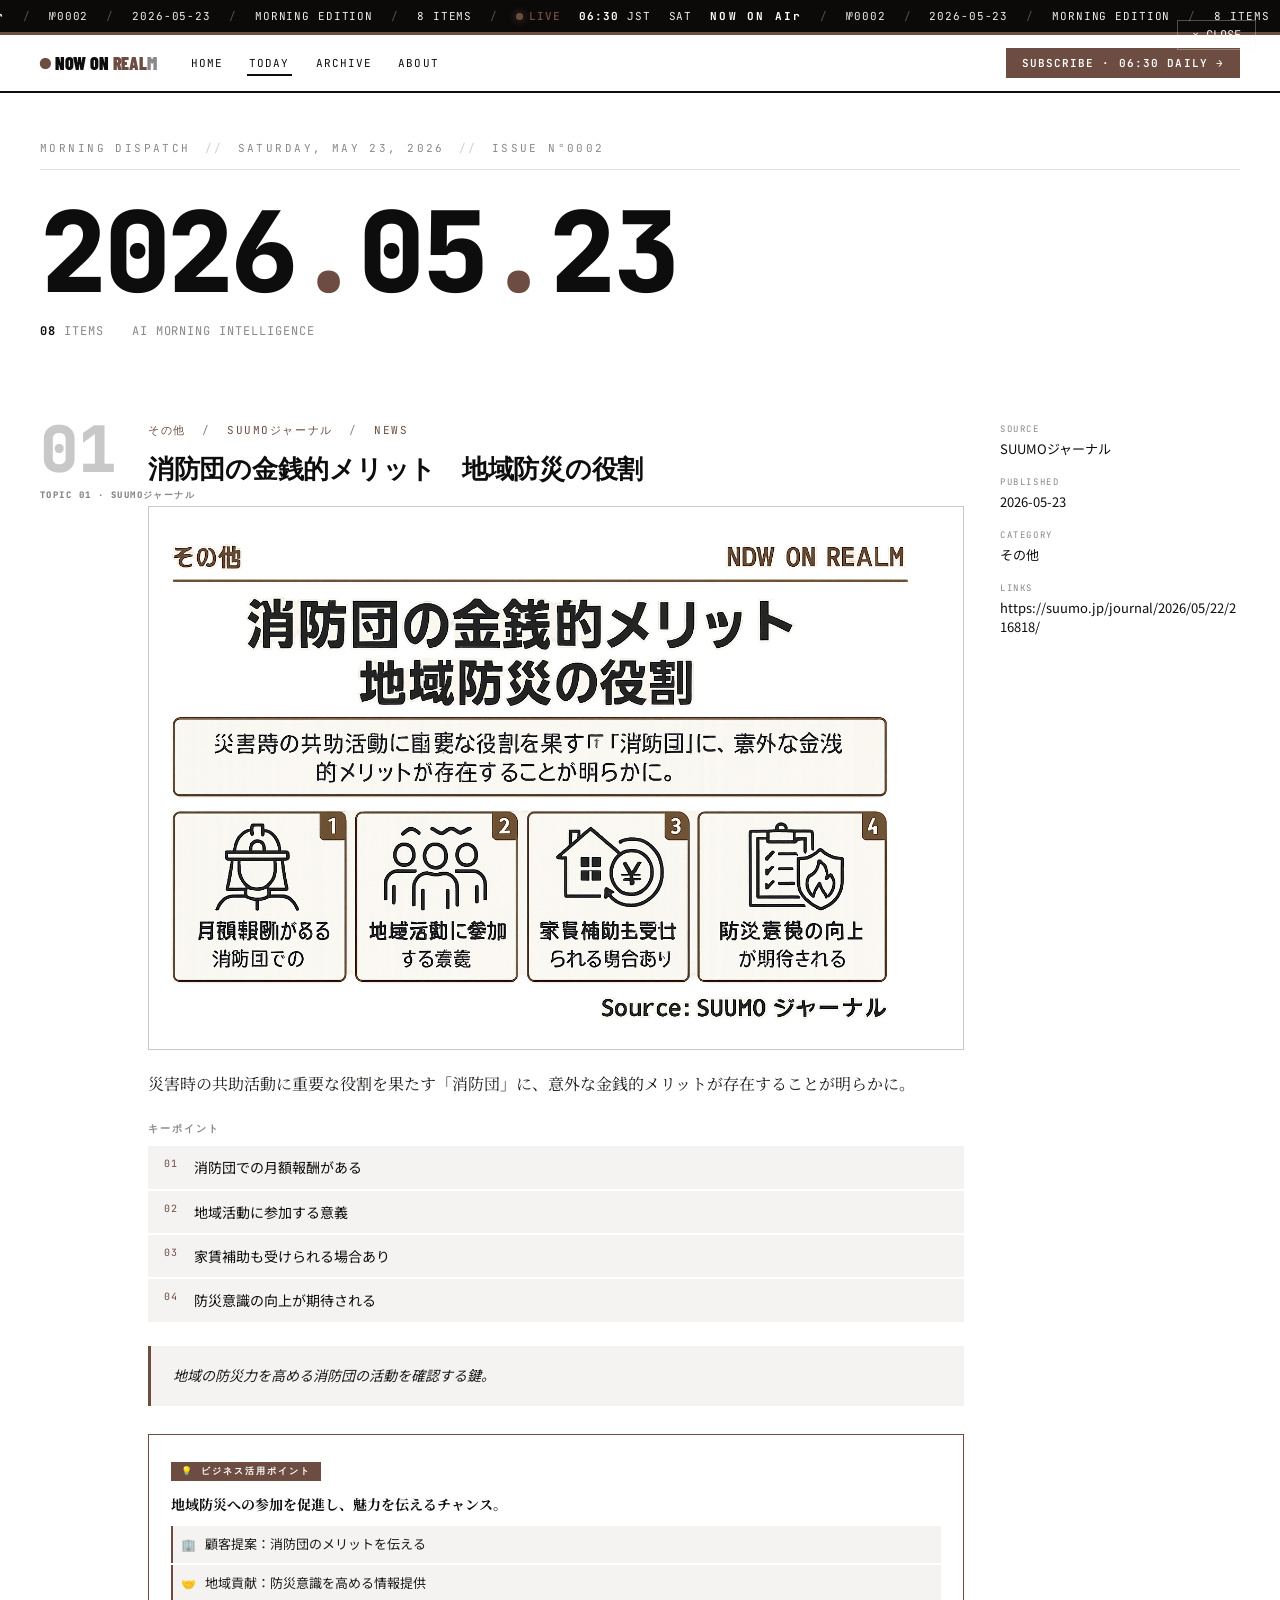
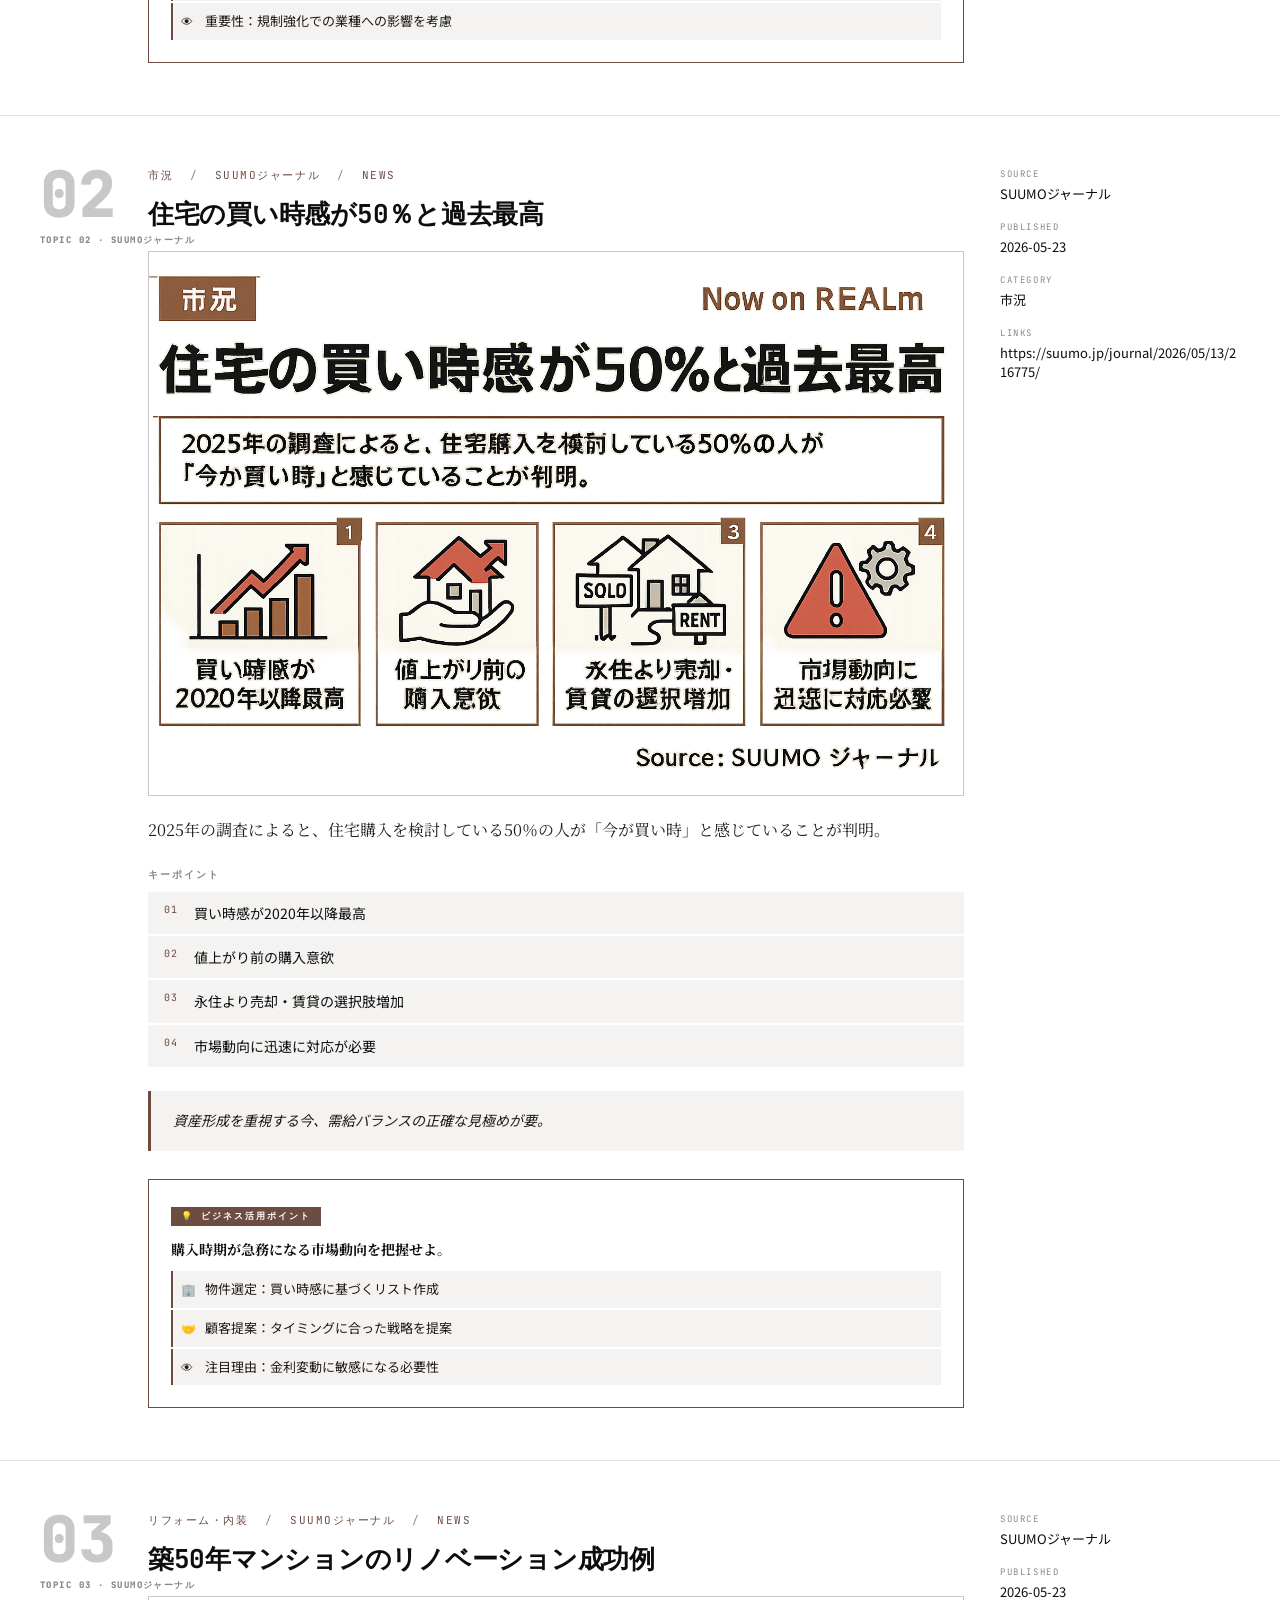
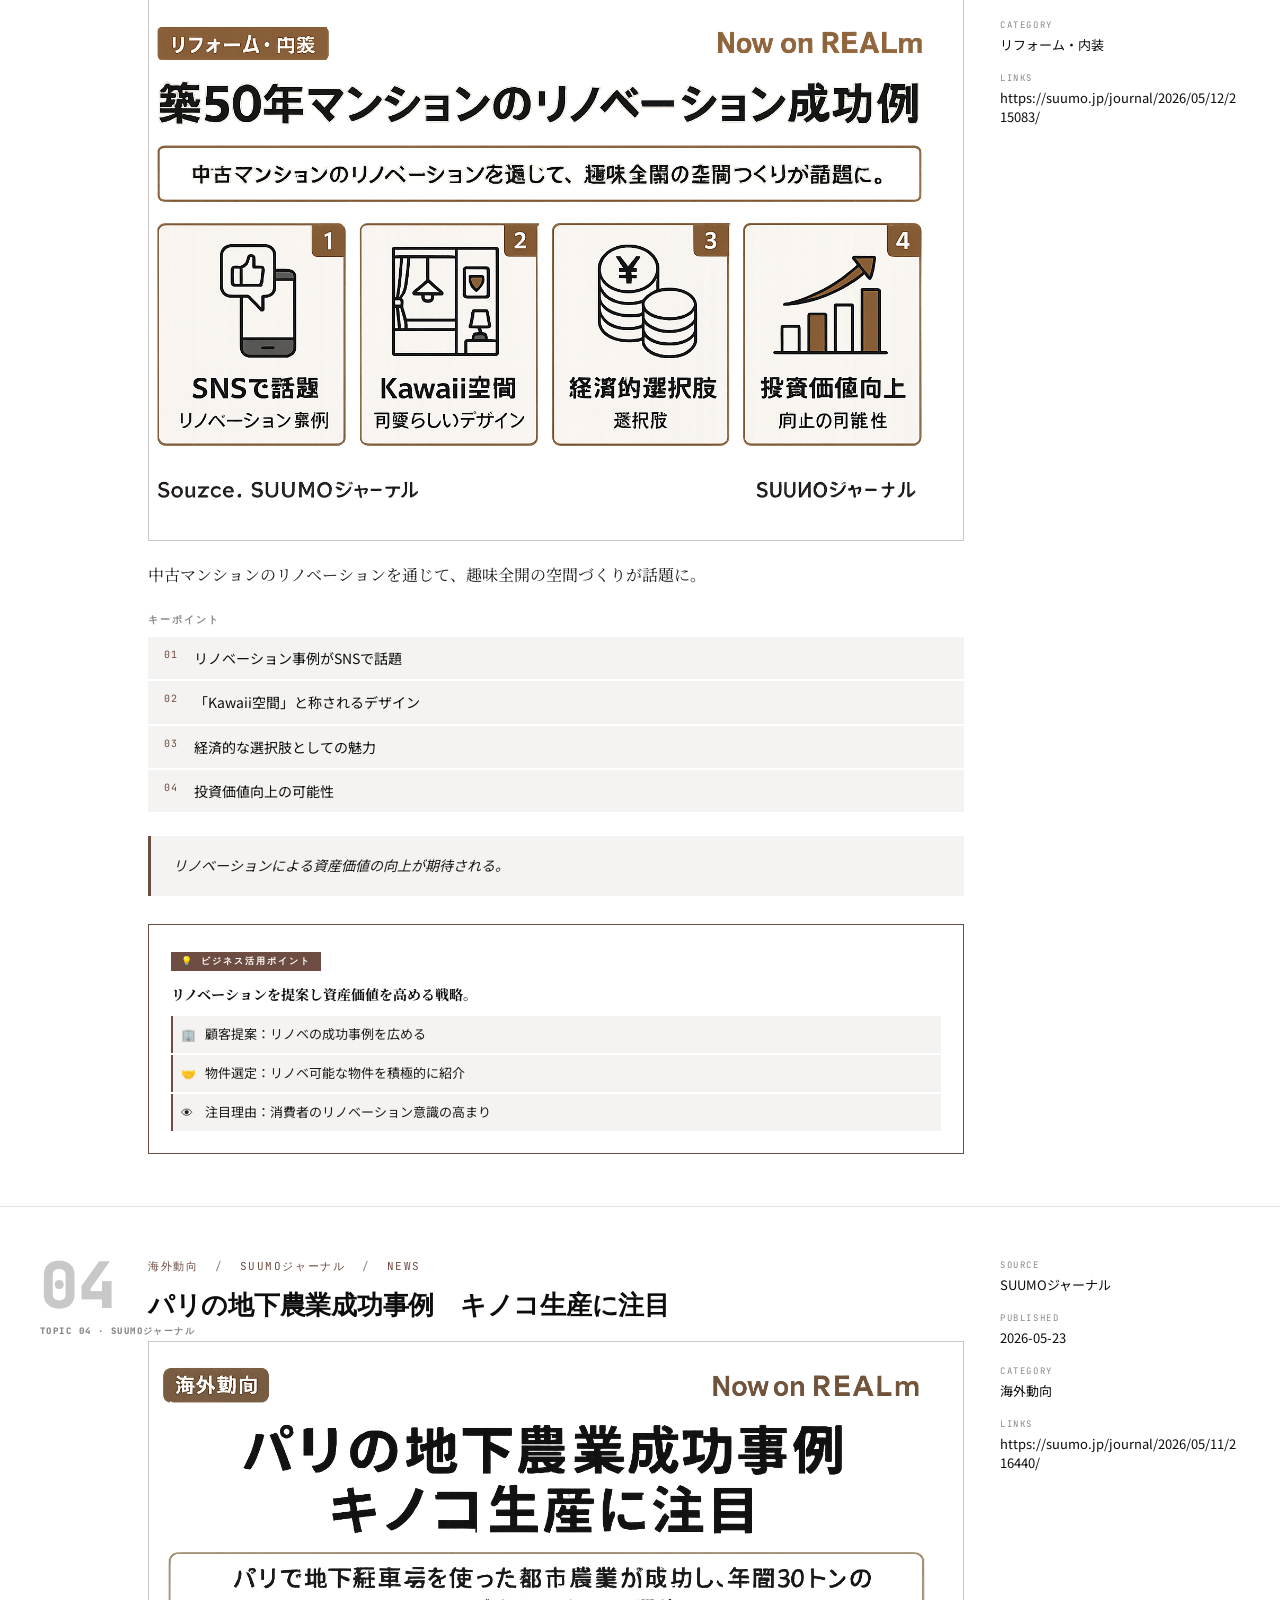
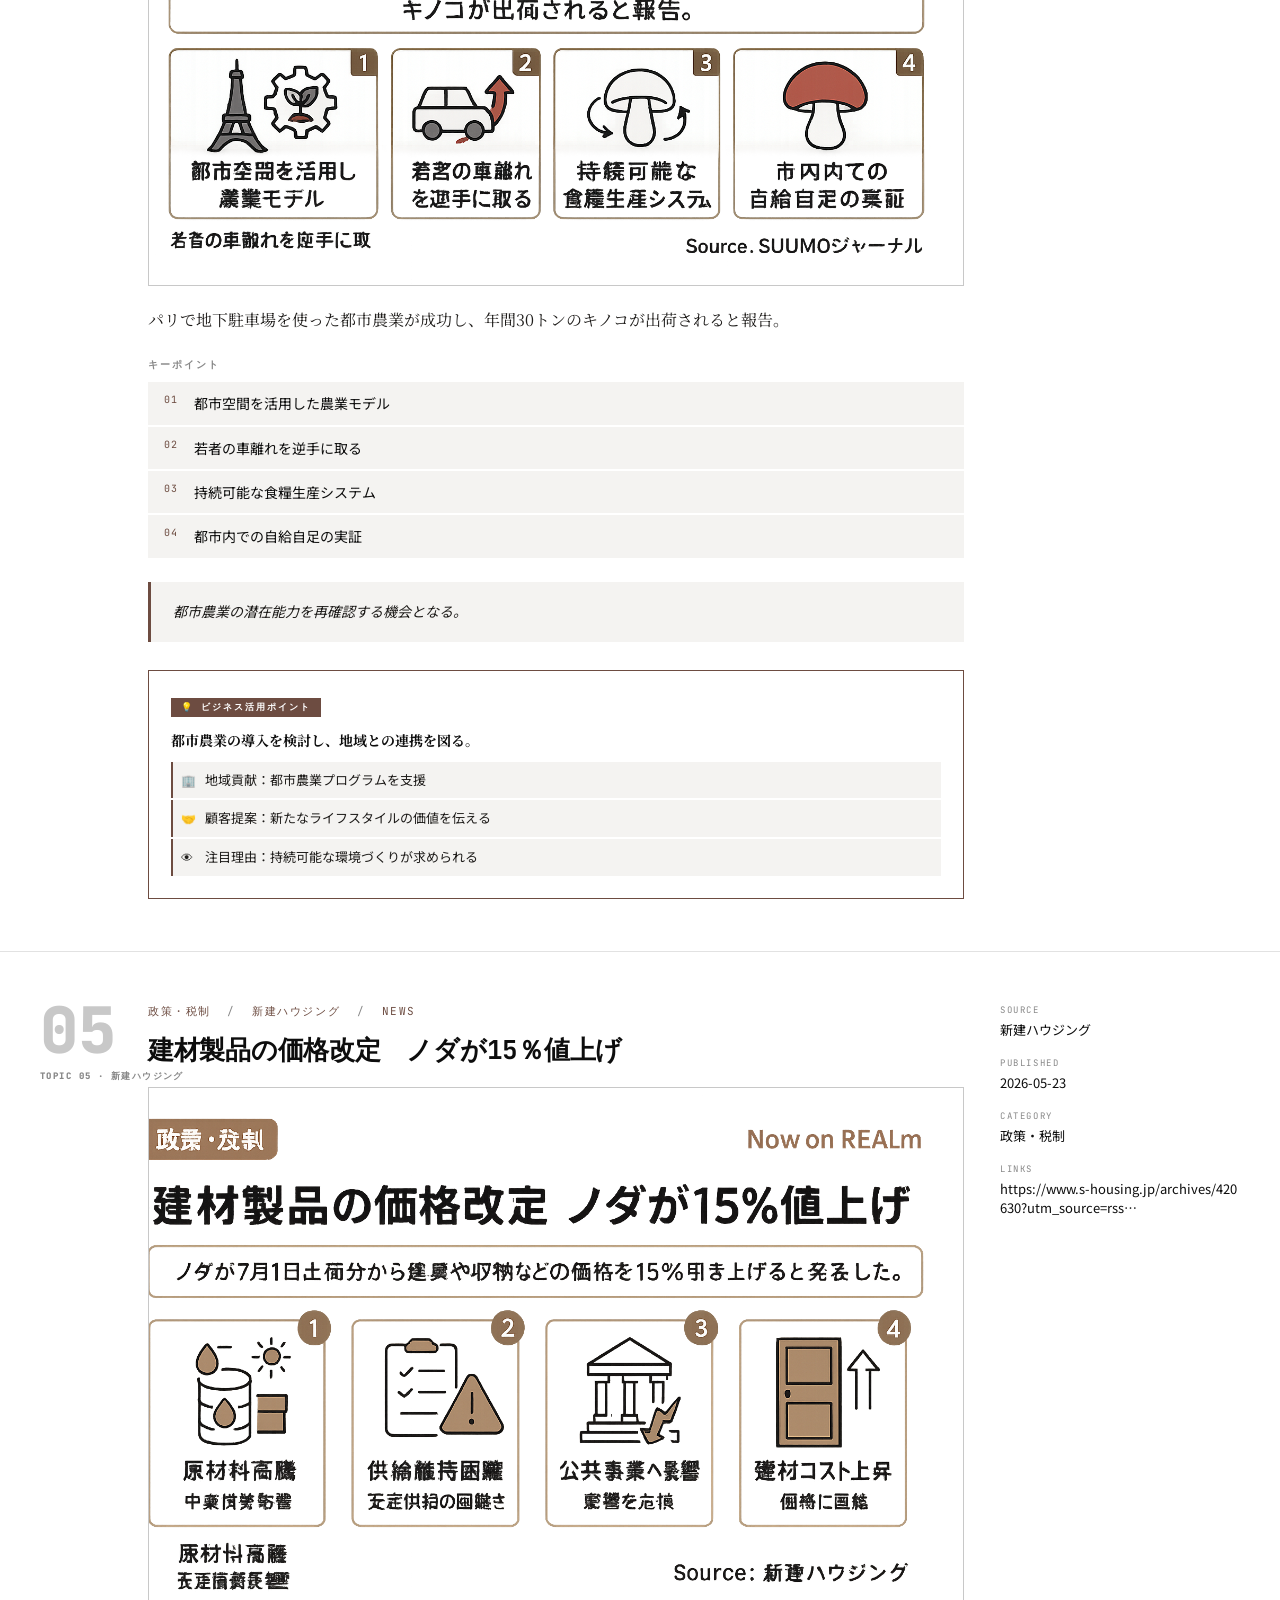
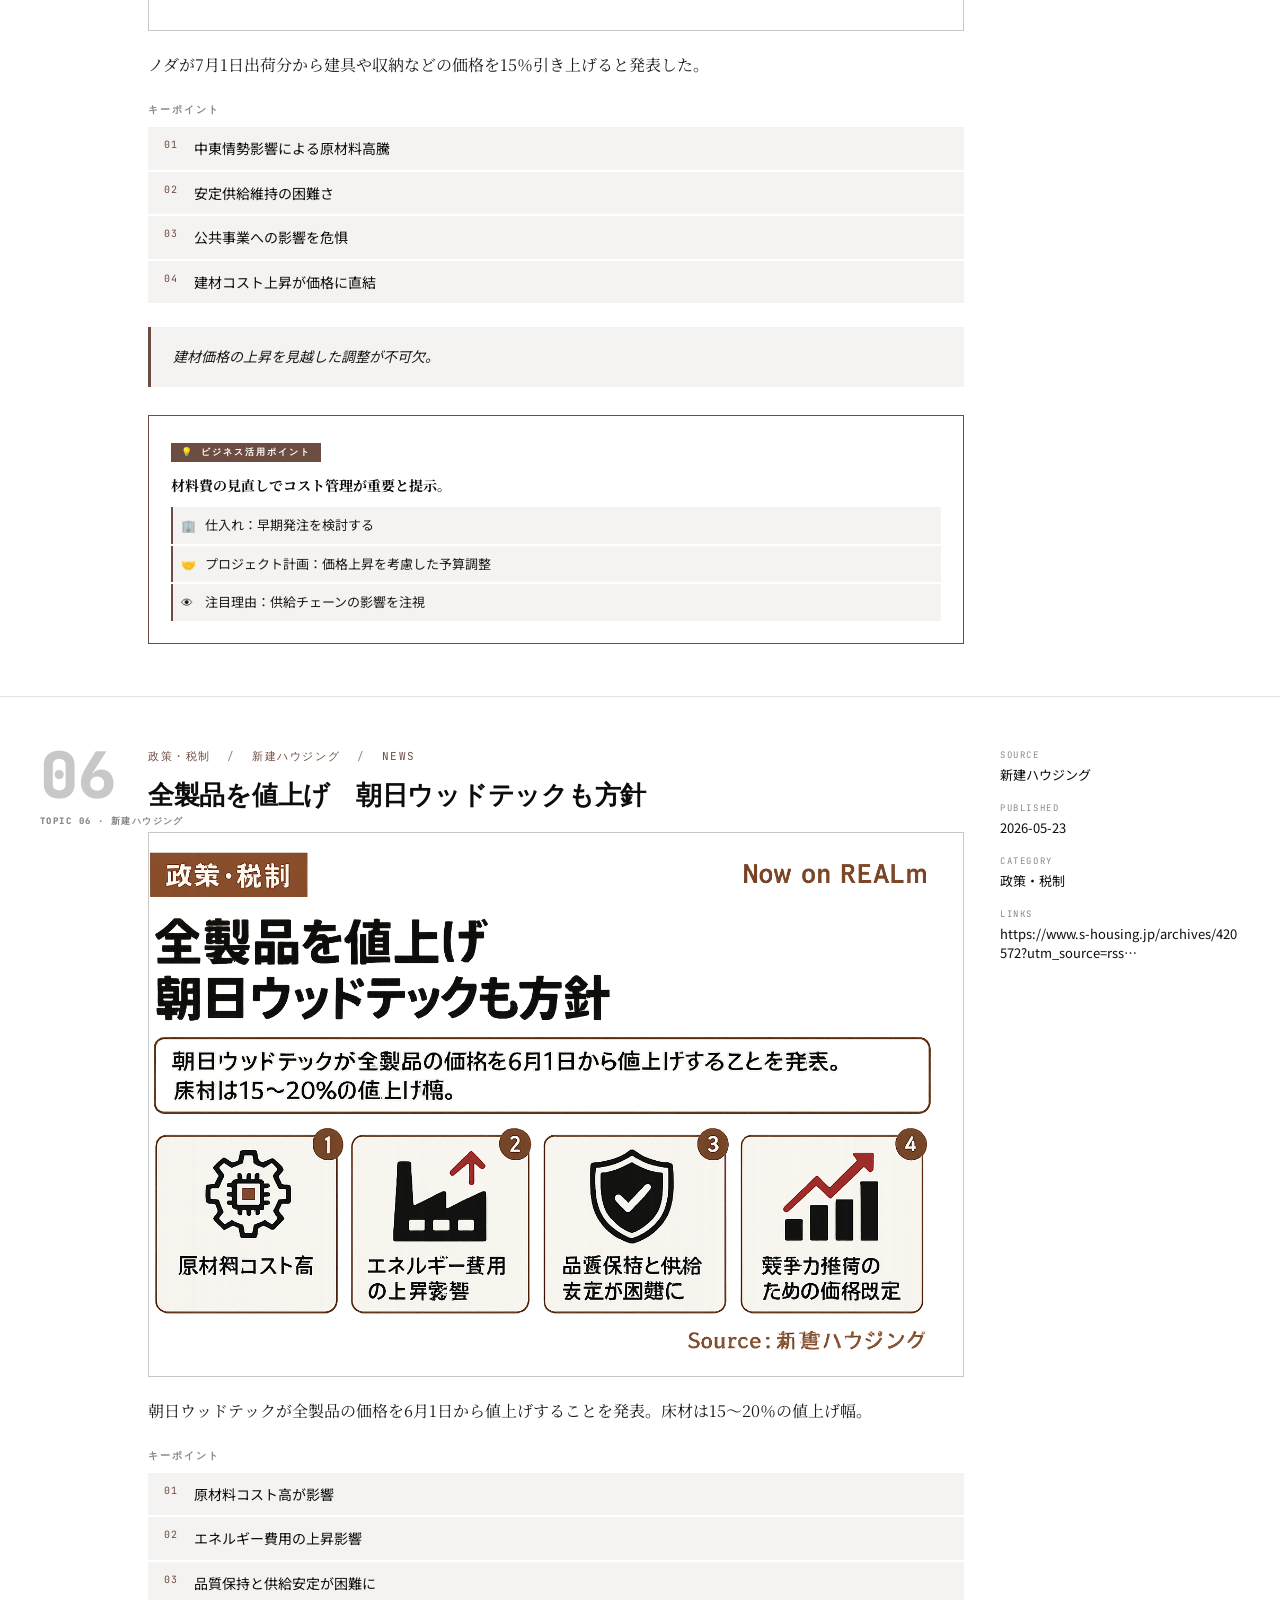
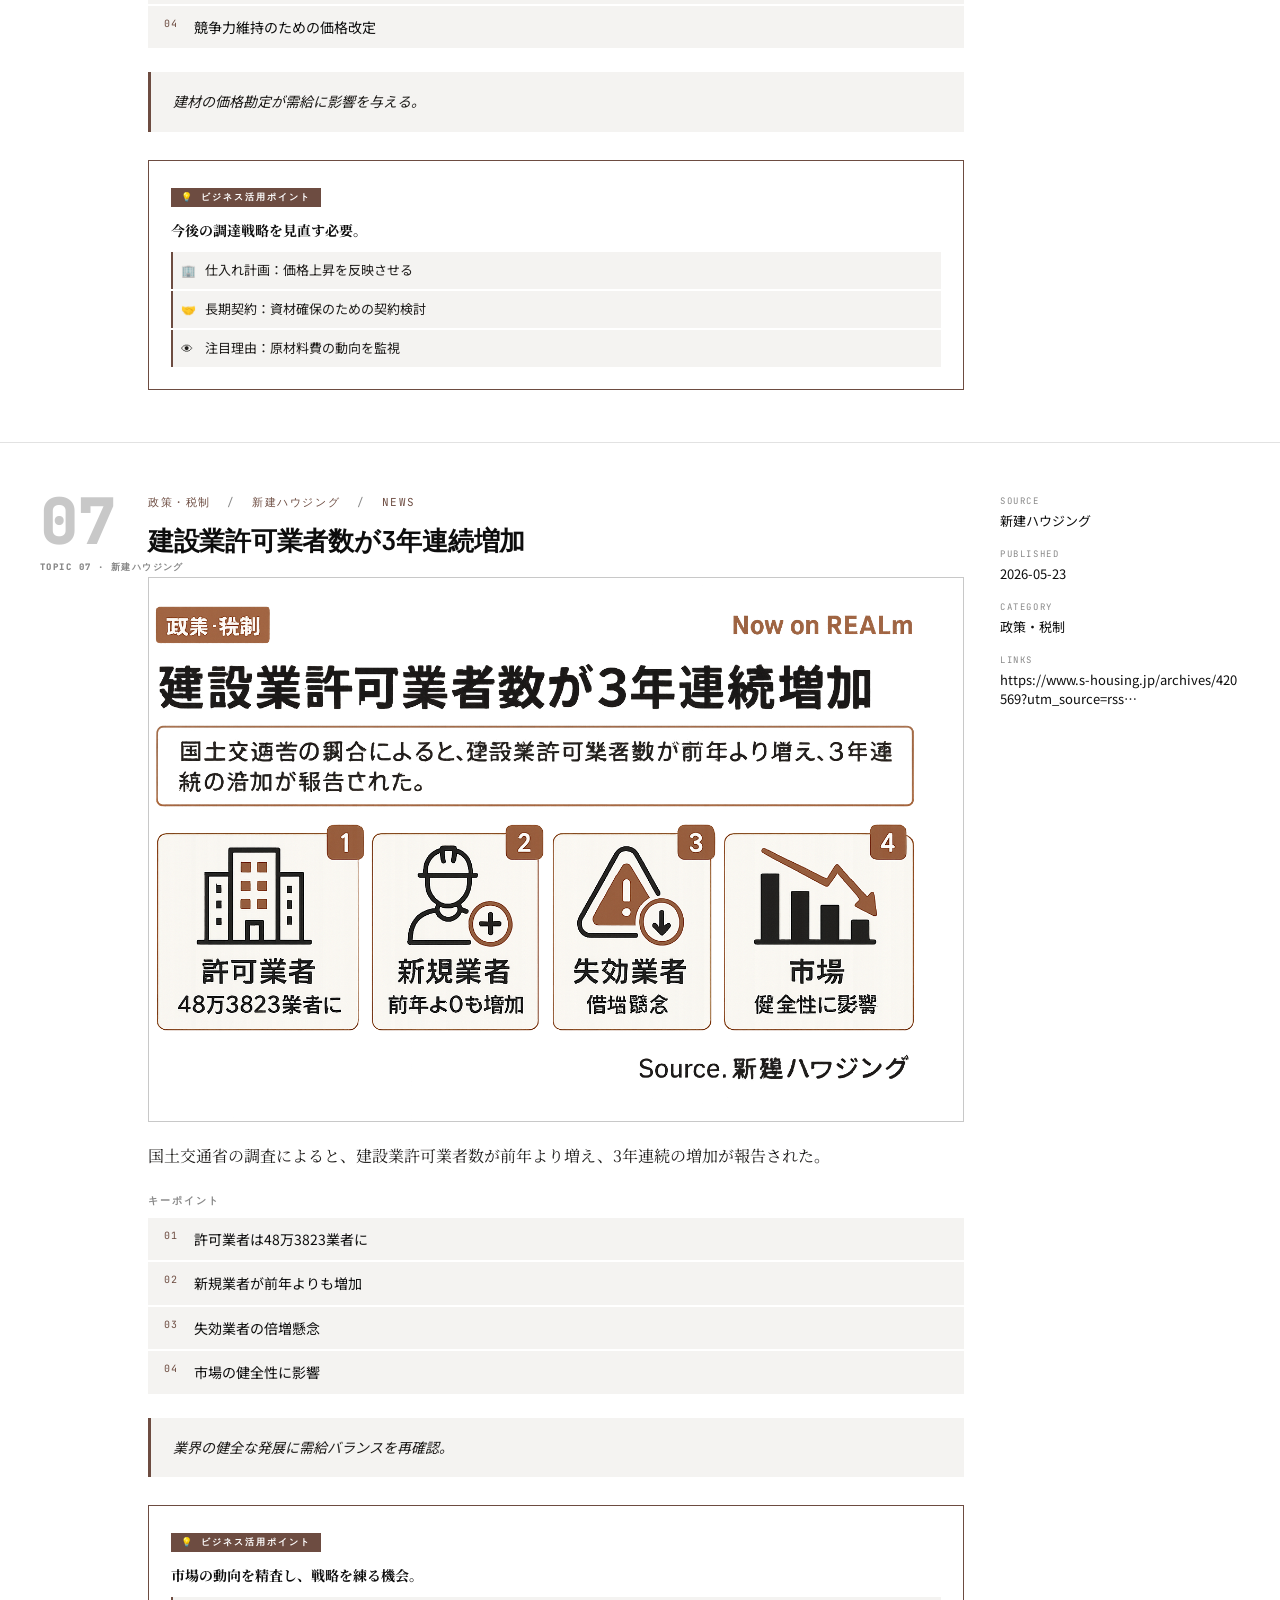
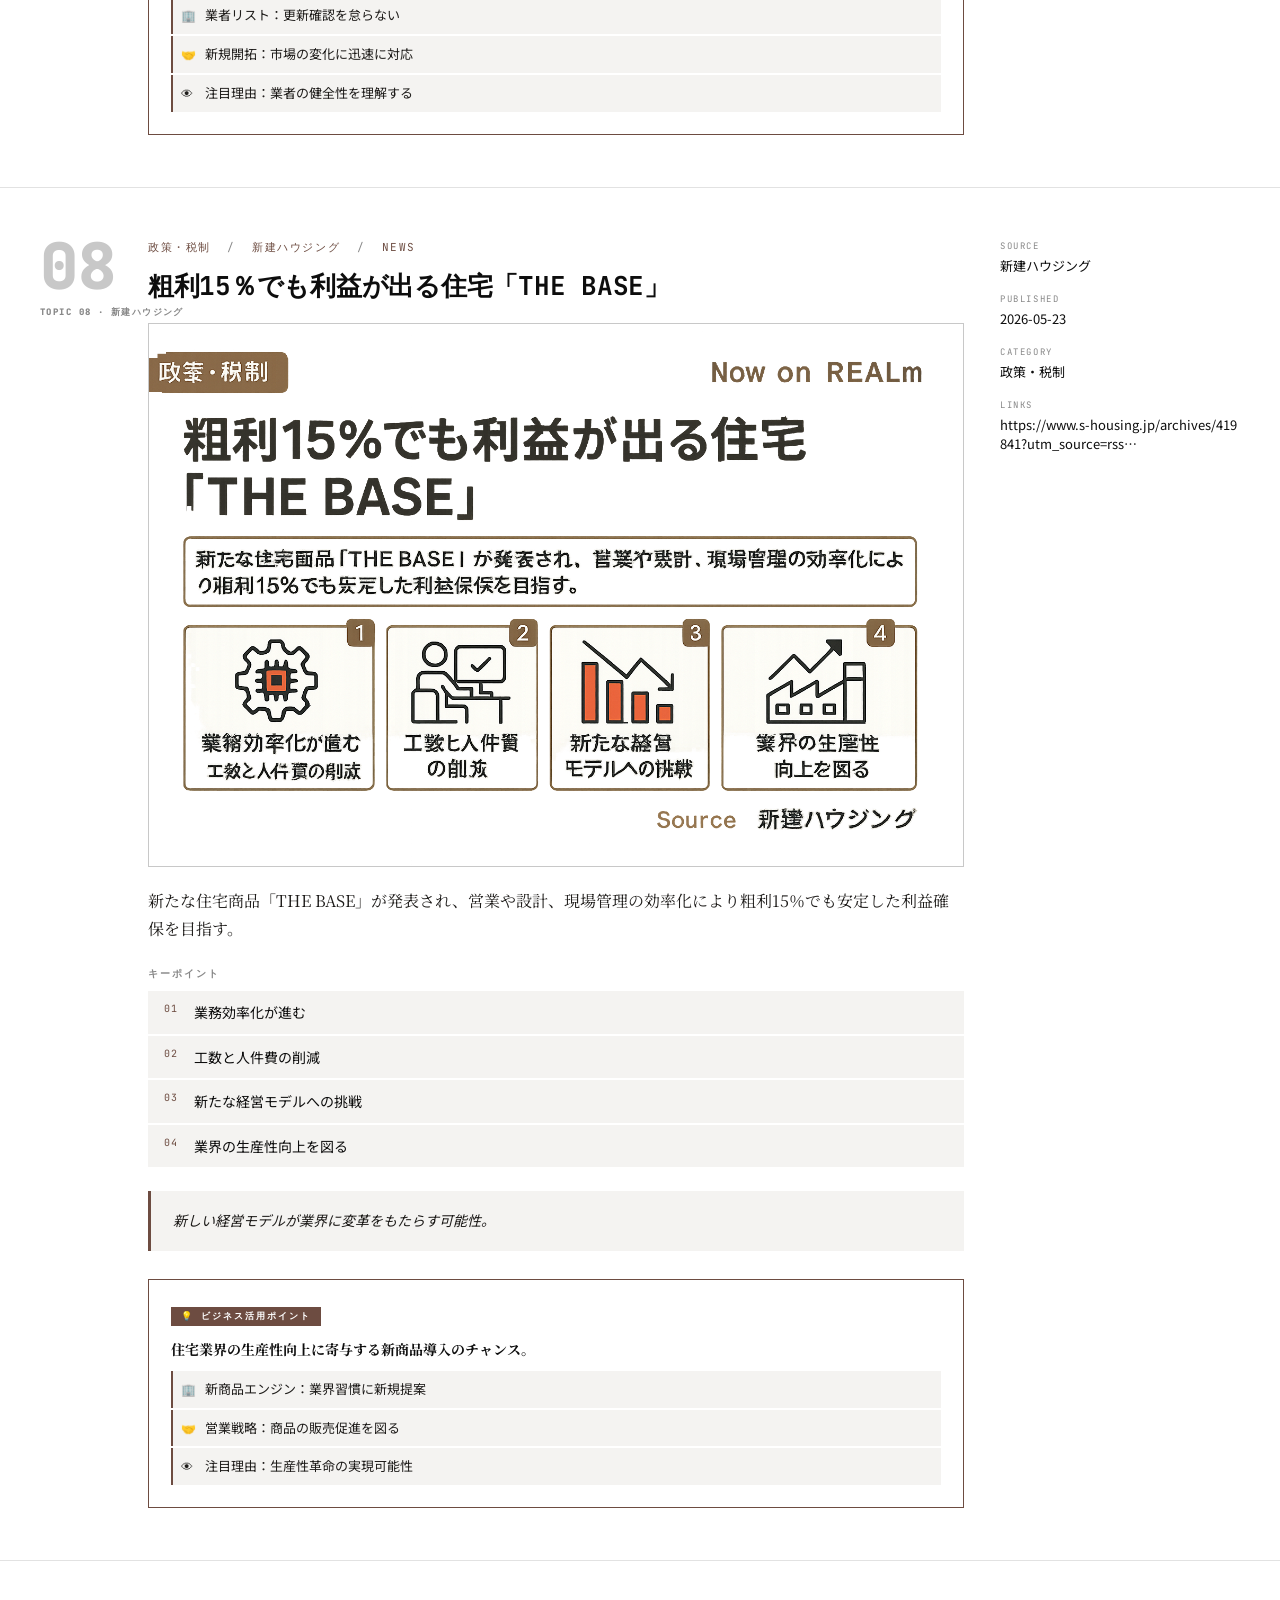
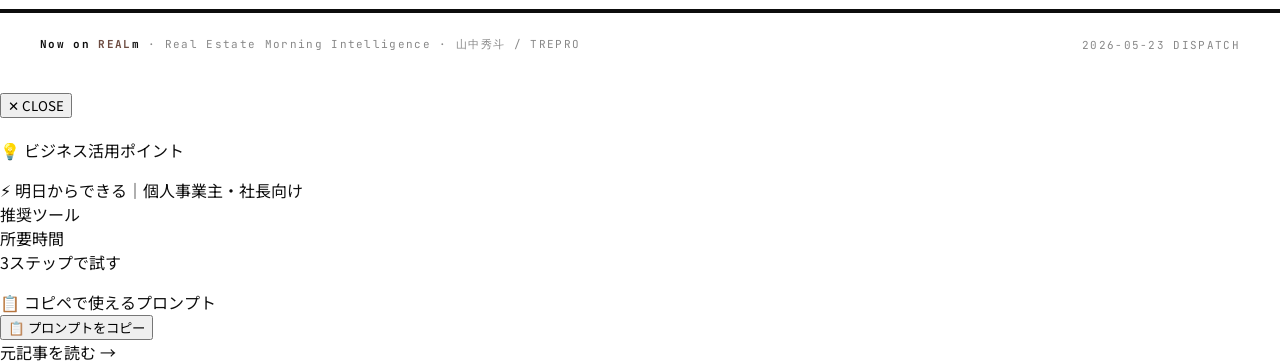
==== commit 98a344e4: "daily: 2026-05-23 — REALm quickstart + weekly refresh" ====
--- a/docs/news/2026-05-23/index.html
+++ b/docs/news/2026-05-23/index.html
@@ -65,7 +65,7 @@
 <div class="dispatch">
   <span class="tick">NOW ON AIr</span>
   <span class="sep">/</span>
-  <span>№0523</span>
+  <span>№0002</span>
   <span class="sep">/</span>
   <span>2026-05-23</span>
   <span class="sep">/</span>
@@ -95,7 +95,7 @@
     <span class="sep">//</span>
     SATURDAY, MAY 23, 2026
     <span class="sep">//</span>
-    ISSUE N°0523
+    ISSUE N°0002
   </div>
   <h1 class="date-huge">2026<span class="dot">.</span>05<span class="dot">.</span>23</h1>
   <div class="strap">
